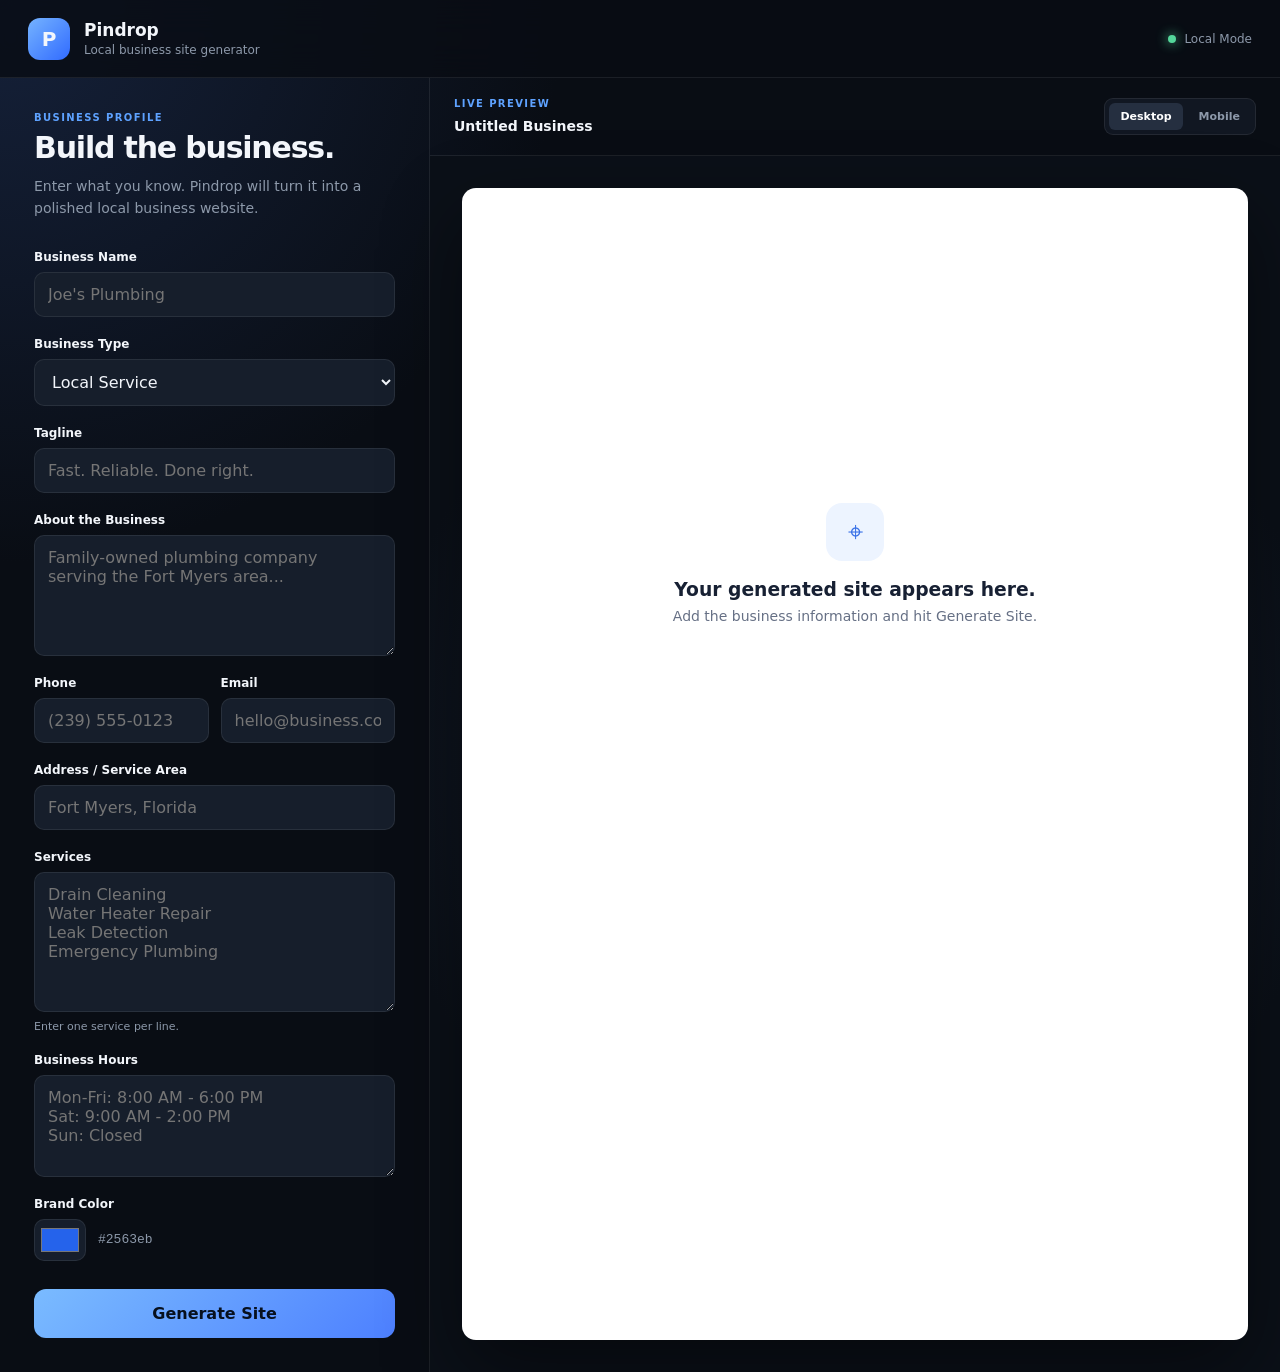
==== index.html @ 32b303ce "Initialize Pindrop local site generator" ====
<!DOCTYPE html>
<html lang="en">
<head>
  <meta charset="UTF-8">
  <meta name="viewport" content="width=device-width, initial-scale=1.0">
  <title>Pindrop — Local Site Generator</title>

  <link rel="stylesheet" href="css/styles.css">
</head>

<body>

  <header class="app-header">
    <div class="brand">
      <div class="brand-mark">P</div>

      <div>
        <h1>Pindrop</h1>
        <p>Local business site generator</p>
      </div>
    </div>

    <div class="status">
      <span class="status-dot"></span>
      Local Mode
    </div>
  </header>


  <main class="app-shell">

    <!-- BUILDER -->
    <section class="builder-panel">

      <div class="panel-heading">
        <p class="eyebrow">Business Profile</p>
        <h2>Build the business.</h2>
        <p>
          Enter what you know. Pindrop will turn it into a polished
          local business website.
        </p>
      </div>


      <form id="business-form">

        <div class="field">
          <label for="business-name">Business Name</label>
          <input
            id="business-name"
            type="text"
            placeholder="Joe's Plumbing"
          >
        </div>


        <div class="field">
          <label for="business-type">Business Type</label>

          <select id="business-type">
            <option value="Local Service">Local Service</option>
            <option value="Contractor">Contractor</option>
            <option value="Landscaping">Landscaping</option>
            <option value="Cleaning Service">Cleaning Service</option>
            <option value="Automotive">Automotive</option>
            <option value="Professional Service">Professional Service</option>
          </select>
        </div>


        <div class="field">
          <label for="tagline">Tagline</label>
          <input
            id="tagline"
            type="text"
            placeholder="Fast. Reliable. Done right."
          >
        </div>


        <div class="field">
          <label for="description">About the Business</label>

          <textarea
            id="description"
            rows="5"
            placeholder="Family-owned plumbing company serving the Fort Myers area..."
          ></textarea>
        </div>


        <div class="field-row">

          <div class="field">
            <label for="phone">Phone</label>
            <input
              id="phone"
              type="tel"
              placeholder="(239) 555-0123"
            >
          </div>

          <div class="field">
            <label for="email">Email</label>
            <input
              id="email"
              type="email"
              placeholder="hello@business.com"
            >
          </div>

        </div>


        <div class="field">
          <label for="address">Address / Service Area</label>

          <input
            id="address"
            type="text"
            placeholder="Fort Myers, Florida"
          >
        </div>


        <div class="field">
          <label for="services">Services</label>

          <textarea
            id="services"
            rows="6"
            placeholder="Drain Cleaning&#10;Water Heater Repair&#10;Leak Detection&#10;Emergency Plumbing"
          ></textarea>

          <span class="field-hint">
            Enter one service per line.
          </span>
        </div>


        <div class="field">
          <label for="hours">Business Hours</label>

          <textarea
            id="hours"
            rows="4"
            placeholder="Mon-Fri: 8:00 AM - 6:00 PM&#10;Sat: 9:00 AM - 2:00 PM&#10;Sun: Closed"
          ></textarea>
        </div>


        <div class="field">
          <label for="brand-color">Brand Color</label>

          <div class="color-field">
            <input
              id="brand-color"
              type="color"
              value="#2563eb"
            >

            <span id="color-value">#2563eb</span>
          </div>
        </div>


        <button
          class="generate-button"
          type="submit"
        >
          Generate Site
        </button>

      </form>

    </section>



    <!-- PREVIEW -->
    <section class="preview-panel">

      <div class="preview-toolbar">

        <div>
          <p class="eyebrow">Live Preview</p>
          <strong id="preview-title">Untitled Business</strong>
        </div>

        <div class="preview-actions">

          <button
            class="toolbar-button active"
            data-preview="desktop"
            type="button"
          >
            Desktop
          </button>

          <button
            class="toolbar-button"
            data-preview="mobile"
            type="button"
          >
            Mobile
          </button>

        </div>

      </div>


      <div class="preview-stage">

        <div
          id="site-preview"
          class="site-preview"
        >

          <div class="empty-state">

            <div class="empty-icon">⌖</div>

            <h3>Your generated site appears here.</h3>

            <p>
              Add the business information and hit Generate Site.
            </p>

          </div>

        </div>

      </div>

    </section>

  </main>


  <script src="js/app.js"></script>

</body>
</html>
---- css/styles.css ----
:root {
  --bg: #090d14;
  --panel: #111722;
  --panel-light: #161e2b;
  --border: rgba(255,255,255,.08);
  --text: #f3f6fb;
  --muted: #8d99aa;
  --accent: #5ea2ff;
  --success: #54d69a;
}

* {
  box-sizing: border-box;
}

html {
  color-scheme: dark;
}

body {
  margin: 0;
  font-family:
    Inter,
    ui-sans-serif,
    system-ui,
    -apple-system,
    BlinkMacSystemFont,
    "Segoe UI",
    sans-serif;

  background:
    radial-gradient(circle at top left, #15213a 0, transparent 30%),
    var(--bg);

  color: var(--text);
}


button,
input,
textarea,
select {
  font: inherit;
}


.app-header {
  min-height: 78px;

  display: flex;
  align-items: center;
  justify-content: space-between;

  padding: 0 28px;

  border-bottom: 1px solid var(--border);

  background: rgba(9,13,20,.82);
  backdrop-filter: blur(18px);

  position: sticky;
  top: 0;
  z-index: 10;
}


.brand {
  display: flex;
  align-items: center;
  gap: 14px;
}


.brand-mark {
  width: 42px;
  height: 42px;

  display: grid;
  place-items: center;

  border-radius: 12px;

  background: linear-gradient(
    135deg,
    #75b3ff,
    #316bff
  );

  font-weight: 900;
  font-size: 20px;
}


.brand h1 {
  font-size: 17px;
  margin: 0;
}


.brand p {
  color: var(--muted);
  margin: 3px 0 0;
  font-size: 12px;
}


.status {
  font-size: 12px;
  color: var(--muted);

  display: flex;
  align-items: center;
  gap: 8px;
}


.status-dot {
  width: 8px;
  height: 8px;
  border-radius: 50%;
  background: var(--success);
  box-shadow: 0 0 12px var(--success);
}


.app-shell {
  min-height: calc(100vh - 78px);

  display: grid;

  grid-template-columns:
    minmax(340px, 430px)
    minmax(0, 1fr);
}


.builder-panel {
  border-right: 1px solid var(--border);
  padding: 34px;

  overflow-y: auto;
}


.preview-panel {
  display: flex;
  flex-direction: column;
  min-width: 0;
}


.panel-heading {
  margin-bottom: 30px;
}


.eyebrow {
  margin: 0 0 7px;

  text-transform: uppercase;
  letter-spacing: .14em;

  color: var(--accent);

  font-size: 10px;
  font-weight: 800;
}


.panel-heading h2 {
  font-size: 30px;
  letter-spacing: -.04em;
  margin: 0 0 10px;
}


.panel-heading > p:last-child {
  color: var(--muted);
  line-height: 1.6;
  margin: 0;
  font-size: 14px;
}


.field {
  display: flex;
  flex-direction: column;
  gap: 8px;

  margin-bottom: 20px;
}


.field-row {
  display: grid;
  grid-template-columns: 1fr 1fr;
  gap: 12px;
}


label {
  font-size: 12px;
  font-weight: 700;
}


input,
textarea,
select {
  width: 100%;

  color: var(--text);
  background: var(--panel-light);

  border: 1px solid var(--border);
  border-radius: 10px;

  padding: 12px 13px;

  outline: none;

  transition:
    border .2s ease,
    box-shadow .2s ease;
}


input:focus,
textarea:focus,
select:focus {
  border-color: rgba(94,162,255,.65);

  box-shadow:
    0 0 0 3px rgba(94,162,255,.08);
}


textarea {
  resize: vertical;
}


.field-hint {
  font-size: 11px;
  color: var(--muted);
}


.color-field {
  display: flex;
  align-items: center;
  gap: 12px;
}


input[type="color"] {
  width: 52px;
  height: 42px;

  padding: 4px;

  cursor: pointer;
}


#color-value {
  font-family: monospace;
  color: var(--muted);
}


.generate-button {
  width: 100%;
  border: 0;

  margin-top: 8px;

  padding: 15px;

  border-radius: 12px;

  color: #07101e;
  background: linear-gradient(
    135deg,
    #7abbff,
    #4d80ff
  );

  font-weight: 900;

  cursor: pointer;

  transition:
    transform .15s ease,
    box-shadow .15s ease;
}


.generate-button:hover {
  transform: translateY(-1px);

  box-shadow:
    0 12px 30px rgba(58,112,255,.25);
}


.preview-toolbar {
  min-height: 78px;

  display: flex;
  align-items: center;
  justify-content: space-between;

  padding: 0 24px;

  border-bottom: 1px solid var(--border);
}


.preview-toolbar strong {
  font-size: 14px;
}


.preview-actions {
  display: flex;
  gap: 5px;

  padding: 4px;

  border: 1px solid var(--border);
  border-radius: 9px;

  background: var(--panel);
}


.toolbar-button {
  background: transparent;
  border: 0;

  color: var(--muted);

  padding: 7px 11px;

  border-radius: 6px;

  cursor: pointer;

  font-size: 11px;
  font-weight: 700;
}


.toolbar-button.active {
  color: white;
  background: #252f40;
}


.preview-stage {
  flex: 1;

  display: flex;
  justify-content: center;

  padding: 32px;

  background:
    radial-gradient(circle at center, #182336 0, #0b1018 65%);
}


.site-preview {
  width: 100%;
  max-width: 1250px;

  min-height: 750px;

  background: white;

  color: #111;

  border-radius: 14px;

  overflow: hidden;

  box-shadow:
    0 30px 80px rgba(0,0,0,.45);

  transition:
    width .25s ease,
    max-width .25s ease;
}


.site-preview.mobile {
  width: 390px;
  max-width: 390px;
}


.empty-state {
  min-height: 750px;

  display: flex;
  flex-direction: column;

  align-items: center;
  justify-content: center;

  text-align: center;

  padding: 40px;

  color: #667085;
}


.empty-icon {
  width: 58px;
  height: 58px;

  display: grid;
  place-items: center;

  border-radius: 16px;

  margin-bottom: 18px;

  background: #edf4ff;

  color: #3971e7;

  font-size: 27px;
}


.empty-state h3 {
  color: #172033;
  margin: 0 0 8px;
}


.empty-state p {
  margin: 0;
  font-size: 14px;
}


@media (max-width: 950px) {

  .app-shell {
    grid-template-columns: 1fr;
  }


  .builder-panel {
    border-right: 0;
    border-bottom: 1px solid var(--border);
  }


  .preview-stage {
    padding: 18px;
  }

}


@media (max-width: 560px) {

  .app-header {
    padding: 0 18px;
  }


  .status {
    display: none;
  }


  .builder-panel {
    padding: 25px 20px;
  }


  .field-row {
    grid-template-columns: 1fr;
  }


  .preview-toolbar {
    padding: 15px 18px;
  }

}
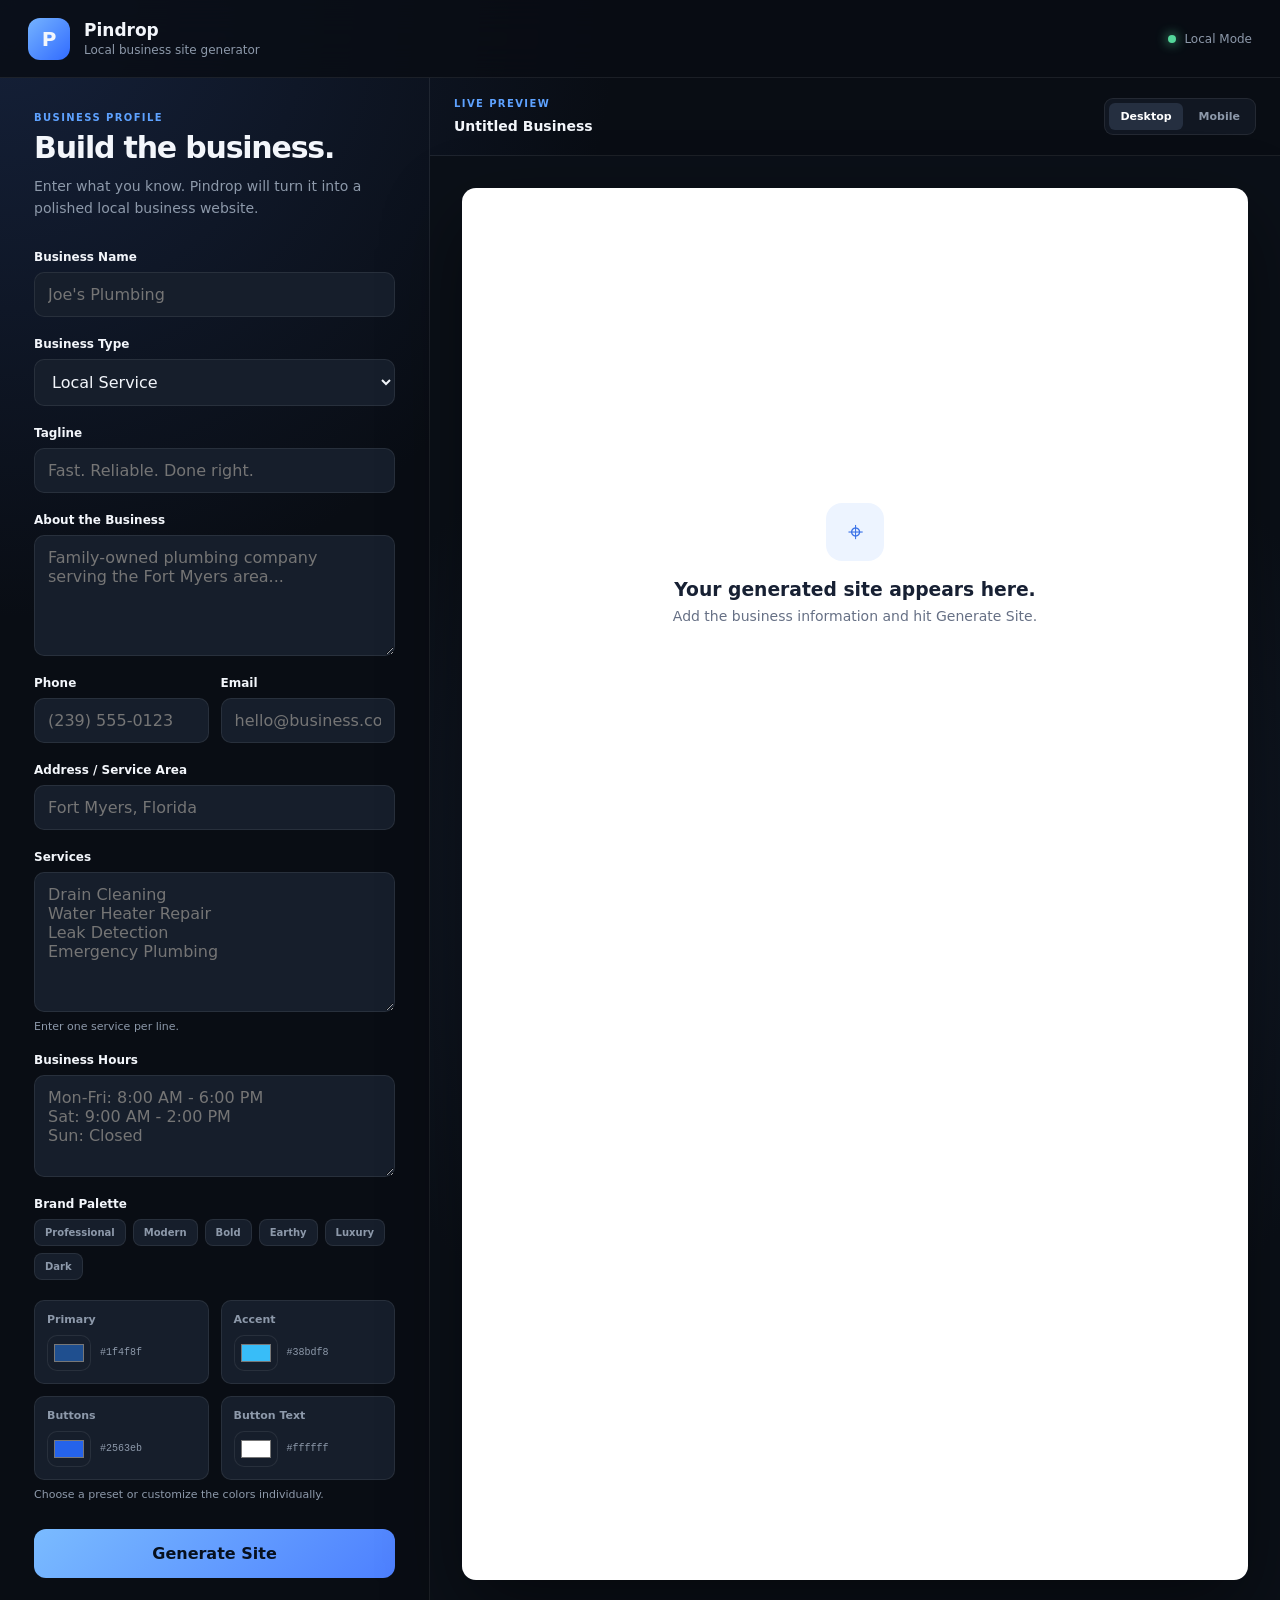
==== commit b9fd7aa5: "Add customizable brand palettes" ====
--- a/index.html
+++ b/index.html
@@ -150,17 +150,105 @@
 
 
         <div class="field">
-          <label for="brand-color">Brand Color</label>
-
-          <div class="color-field">
-            <input
-              id="brand-color"
-              type="color"
-              value="#2563eb"
-            >
-
-            <span id="color-value">#2563eb</span>
-          </div>
+          <label>Brand Palette</label>
+
+          <div class="palette-presets">
+            <button type="button" class="palette-preset" data-palette="professional">
+              Professional
+            </button>
+
+            <button type="button" class="palette-preset" data-palette="modern">
+              Modern
+            </button>
+
+            <button type="button" class="palette-preset" data-palette="bold">
+              Bold
+            </button>
+
+            <button type="button" class="palette-preset" data-palette="earthy">
+              Earthy
+            </button>
+
+            <button type="button" class="palette-preset" data-palette="luxury">
+              Luxury
+            </button>
+
+            <button type="button" class="palette-preset" data-palette="dark">
+              Dark
+            </button>
+          </div>
+
+          <div class="color-grid">
+
+            <div class="color-option">
+              <span>Primary</span>
+
+              <div class="color-field">
+                <input
+                  id="primary-color"
+                  type="color"
+                  value="#1f4f8f"
+                >
+
+                <span data-color-value="primary-color">
+                  #1f4f8f
+                </span>
+              </div>
+            </div>
+
+            <div class="color-option">
+              <span>Accent</span>
+
+              <div class="color-field">
+                <input
+                  id="accent-color"
+                  type="color"
+                  value="#38bdf8"
+                >
+
+                <span data-color-value="accent-color">
+                  #38bdf8
+                </span>
+              </div>
+            </div>
+
+            <div class="color-option">
+              <span>Buttons</span>
+
+              <div class="color-field">
+                <input
+                  id="button-color"
+                  type="color"
+                  value="#2563eb"
+                >
+
+                <span data-color-value="button-color">
+                  #2563eb
+                </span>
+              </div>
+            </div>
+
+            <div class="color-option">
+              <span>Button Text</span>
+
+              <div class="color-field">
+                <input
+                  id="button-text-color"
+                  type="color"
+                  value="#ffffff"
+                >
+
+                <span data-color-value="button-text-color">
+                  #ffffff
+                </span>
+              </div>
+            </div>
+
+          </div>
+
+          <span class="field-hint">
+            Choose a preset or customize the colors individually.
+          </span>
         </div>
 
 
--- a/css/styles.css
+++ b/css/styles.css
@@ -495,3 +495,103 @@
   }
 
 }
+
+
+/* BRAND PALETTE */
+
+.palette-presets {
+  display: flex;
+  flex-wrap: wrap;
+  gap: 7px;
+  margin-bottom: 12px;
+}
+
+
+.palette-preset {
+  padding: 7px 10px;
+
+  border: 1px solid var(--border);
+  border-radius: 8px;
+
+  background: var(--panel-light);
+  color: var(--muted);
+
+  font-size: 10px;
+  font-weight: 700;
+
+  cursor: pointer;
+
+  transition:
+    border-color .15s ease,
+    color .15s ease,
+    background .15s ease;
+}
+
+
+.palette-preset:hover {
+  color: white;
+  border-color: rgba(94,162,255,.45);
+}
+
+
+.palette-preset.active {
+  color: white;
+  background: rgba(94,162,255,.14);
+  border-color: rgba(94,162,255,.55);
+}
+
+
+.color-grid {
+  display: grid;
+  grid-template-columns: 1fr 1fr;
+  gap: 12px;
+}
+
+
+.color-option {
+  padding: 12px;
+
+  border: 1px solid var(--border);
+  border-radius: 10px;
+
+  background: var(--panel-light);
+}
+
+
+.color-option > span {
+  display: block;
+
+  margin-bottom: 9px;
+
+  color: var(--muted);
+
+  font-size: 11px;
+  font-weight: 700;
+}
+
+
+.color-option .color-field {
+  gap: 9px;
+}
+
+
+.color-option input[type="color"] {
+  width: 44px;
+  height: 36px;
+}
+
+
+.color-option [data-color-value] {
+  font-family: monospace;
+  font-size: 10px;
+  color: var(--muted);
+}
+
+
+@media (max-width: 480px) {
+
+  .color-grid {
+    grid-template-columns: 1fr;
+  }
+
+}
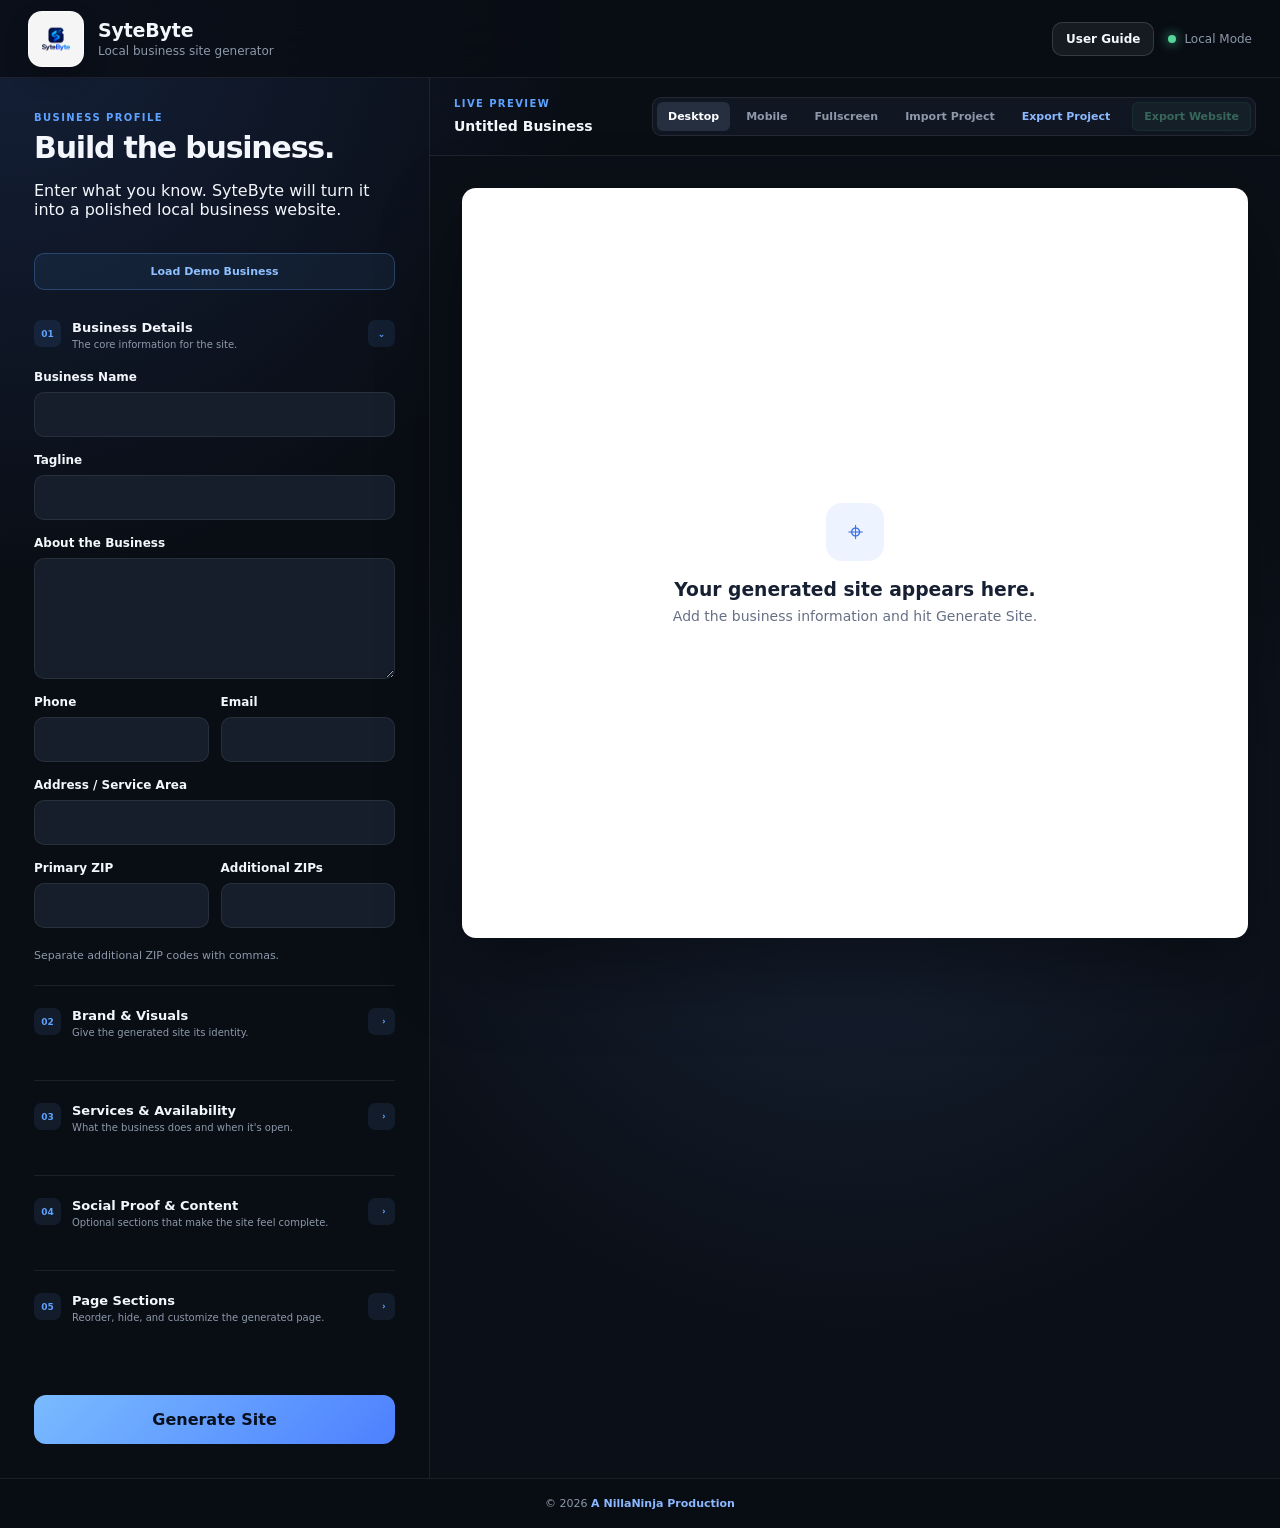
==== commit 2190af56: "Build SyteByte local-first website builder" ====
--- a/index.html
+++ b/index.html
@@ -3,7 +3,10 @@
 <head>
   <meta charset="UTF-8">
   <meta name="viewport" content="width=device-width, initial-scale=1.0">
-  <title>Pindrop — Local Site Generator</title>
+  <title>SyteByte — Websyte App</title>
+
+  <link rel="icon" type="image/png" href="assets/sytebyte-logo.png">
+  <link rel="apple-touch-icon" href="assets/sytebyte-logo.png">
 
   <link rel="stylesheet" href="css/styles.css">
 </head>
@@ -12,17 +15,32 @@
 
   <header class="app-header">
     <div class="brand">
-      <div class="brand-mark">P</div>
+      <div class="brand-mark">
+        <img
+          src="assets/sytebyte-logo.png"
+          alt="SyteByte"
+        >
+      </div>
 
       <div>
-        <h1>Pindrop</h1>
+        <h1>SyteByte</h1>
         <p>Local business site generator</p>
       </div>
     </div>
 
-    <div class="status">
-      <span class="status-dot"></span>
-      Local Mode
+    <div class="app-header-actions">
+      <button
+        id="open-user-guide"
+        class="user-guide-button"
+        type="button"
+      >
+        User Guide
+      </button>
+
+      <div class="status">
+        <span class="status-dot"></span>
+        Local Mode
+      </div>
     </div>
   </header>
 
@@ -36,219 +54,1086 @@
         <p class="eyebrow">Business Profile</p>
         <h2>Build the business.</h2>
         <p>
-          Enter what you know. Pindrop will turn it into a polished
+          Enter what you know. SyteByte will turn it into a polished
           local business website.
         </p>
+
+        <button
+          id="load-demo"
+          class="demo-button"
+          type="button"
+        >
+          Load Demo Business
+        </button>
       </div>
 
 
-      <form id="business-form">
-
-        <div class="field">
-          <label for="business-name">Business Name</label>
-          <input
-            id="business-name"
-            type="text"
-            placeholder="Joe's Plumbing"
+            <form id="business-form">
+
+        <!-- BUSINESS DETAILS -->
+
+        <div class="form-section">
+          <button
+            class="form-section-heading"
+            type="button"
+            data-section-toggle
           >
+            <span>01</span>
+
+            <div>
+              <strong>Business Details</strong>
+              <small>The core information for the site.</small>
+            </div>
+
+            <span class="section-chevron">⌄</span>
+          </button>
+
+          <div class="form-section-body">
+<div class="field">
+            <label for="business-name">Business Name</label>
+            <input
+              id="business-name"
+              type="text"
+            >
+          </div>
+
+          <div class="field">
+            <label for="tagline">Tagline</label>
+            <input
+              id="tagline"
+              type="text"
+            >
+          </div>
+
+          <div class="field">
+            <label for="description">About the Business</label>
+
+            <textarea
+              id="description"
+              rows="5"
+            ></textarea>
+          </div>
+
+          <div class="field-row">
+            <div class="field">
+              <label for="phone">Phone</label>
+              <input
+                id="phone"
+                type="tel"
+              >
+            </div>
+
+            <div class="field">
+              <label for="email">Email</label>
+              <input
+                id="email"
+                type="email"
+              >
+            </div>
+          </div>
+
+          <div class="field">
+            <label for="address">Address / Service Area</label>
+            <input
+              id="address"
+              type="text"
+            >
+          </div>
+
+          <div class="field-row">
+
+            <div class="field">
+              <label for="primary-zip">Primary ZIP</label>
+              <input
+                id="primary-zip"
+                type="text"
+                inputmode="numeric"
+                maxlength="10"
+              >
+            </div>
+
+            <div class="field">
+              <label for="service-zips">Additional ZIPs</label>
+              <input
+                id="service-zips"
+                type="text"
+              >
+            </div>
+
+          </div>
+
+          <span class="field-hint">
+            Separate additional ZIP codes with commas.
+          </span>
+          </div>
+
         </div>
 
 
-        <div class="field">
-          <label for="business-type">Business Type</label>
-
-          <select id="business-type">
-            <option value="Local Service">Local Service</option>
-            <option value="Contractor">Contractor</option>
-            <option value="Landscaping">Landscaping</option>
-            <option value="Cleaning Service">Cleaning Service</option>
-            <option value="Automotive">Automotive</option>
-            <option value="Professional Service">Professional Service</option>
-          </select>
+        <!-- BRAND & VISUALS -->
+
+        <div class="form-section">
+          <button
+            class="form-section-heading"
+            type="button"
+            data-section-toggle
+          >
+            <span>02</span>
+
+            <div>
+              <strong>Brand & Visuals</strong>
+              <small>Give the generated site its identity.</small>
+            </div>
+
+            <span class="section-chevron">⌄</span>
+          </button>
+
+          <div class="form-section-body">
+
+          <div class="field">
+
+            <label>Site Template</label>
+
+            <div class="template-grid">
+
+              <button
+                type="button"
+                class="template-choice active"
+                data-site-template="local-service"
+              >
+                <strong>Local Service</strong>
+                <span>Home & field services</span>
+              </button>
+
+              <button
+                type="button"
+                class="template-choice"
+                data-site-template="restaurant"
+              >
+                <strong>Restaurant</strong>
+                <span>Food, reviews & reservations</span>
+              </button>
+
+              <button
+                type="button"
+                class="template-choice"
+                data-site-template="professional"
+              >
+                <strong>Professional</strong>
+                <span>Consultants & offices</span>
+              </button>
+
+              <button
+                type="button"
+                class="template-choice"
+                data-site-template="retail"
+              >
+                <strong>Retail</strong>
+                <span>Products & storefronts</span>
+              </button>
+
+              <button
+                type="button"
+                class="template-choice"
+                data-site-template="automotive"
+              >
+                <strong>Automotive</strong>
+                <span>Repair, detail & service</span>
+              </button>
+
+              <button
+                type="button"
+                class="template-choice"
+                data-site-template="blank"
+              >
+                <strong>Blank</strong>
+                <span>Start simple</span>
+              </button>
+
+            </div>
+
+            <span class="field-hint">
+              Templates set the starting structure. You can still reorder,
+              hide, add, and customize sections afterward.
+            </span>
+
+          </div>
+
+
+<div class="field">
+            <label>Business Logo</label>
+
+            <label class="upload-box" for="business-logo">
+              <span class="upload-icon">+</span>
+
+              <span>
+                <strong>Upload logo</strong>
+                <small>PNG, JPG or WebP</small>
+              </span>
+            </label>
+
+            <input
+              id="business-logo"
+              class="file-input"
+              type="file"
+              accept="image/png,image/jpeg,image/webp"
+            >
+
+            <div
+              id="logo-preview"
+              class="asset-preview"
+              hidden
+            ></div>
+
+              <span class="regenerate-note">
+                Image changes require Generate Site to refresh the preview.
+              </span>
+
+          </div>
+
+
+          <div class="field">
+            <label>Hero Image</label>
+
+            <label class="upload-box" for="hero-image">
+              <span class="upload-icon">+</span>
+
+              <span>
+                <strong>Upload business photo</strong>
+                <small>Used as the main website image</small>
+              </span>
+            </label>
+
+            <input
+              id="hero-image"
+              class="file-input"
+              type="file"
+              accept="image/png,image/jpeg,image/webp"
+            >
+
+            <div
+              id="hero-image-preview"
+              class="asset-preview asset-preview-wide"
+              hidden
+            ></div>
+
+              <span class="regenerate-note">
+                Image changes require Generate Site to refresh the preview.
+              </span>
+
+          </div>
+
+
+          <div class="field">
+            <label>Hero Style</label>
+
+            <div class="hero-style-grid">
+
+              <button
+                class="hero-style active"
+                type="button"
+                data-hero-style="split"
+              >
+                <strong>Split</strong>
+                <span>Copy + image</span>
+              </button>
+
+              <button
+                class="hero-style"
+                type="button"
+                data-hero-style="background"
+              >
+                <strong>Cover</strong>
+                <span>Glass + image</span>
+              </button>
+
+              <button
+                class="hero-style"
+                type="button"
+                data-hero-style="minimal"
+              >
+                <strong>Minimal</strong>
+                <span>Clean typography</span>
+              </button>
+
+            </div>
+          </div>
+
+
+          <div class="field">
+            <label>Motion</label>
+
+            <div class="motion-stack">
+
+              <label class="motion-toggle">
+                <input
+                  id="enable-parallax"
+                  type="checkbox"
+                  checked
+                >
+
+                <span>
+                  <strong>Parallax backgrounds</strong>
+                  <small>
+                    Adds subtle depth to hero and image-backed sections.
+                  </small>
+                </span>
+              </label>
+
+
+              <label class="motion-toggle">
+                <input
+                  id="enable-reveal"
+                  type="checkbox"
+                  checked
+                >
+
+                <span>
+                  <strong>Reveal sections on scroll</strong>
+                  <small>
+                    Smoothly introduces content as it enters view.
+                  </small>
+                </span>
+              </label>
+
+            </div>
+
+
+            <div class="motion-options">
+
+              <div>
+                <span class="motion-option-label">
+                  Reveal Style
+                </span>
+
+                <div class="motion-choice-group" data-reveal-style>
+
+                  <button
+                    type="button"
+                    class="motion-choice active"
+                    data-reveal-value="fade-up"
+                  >
+                    Fade Up
+                  </button>
+
+                  <button
+                    type="button"
+                    class="motion-choice"
+                    data-reveal-value="fade"
+                  >
+                    Fade
+                  </button>
+
+                  <button
+                    type="button"
+                    class="motion-choice"
+                    data-reveal-value="slide"
+                  >
+                    Slide
+                  </button>
+
+                  <button
+                    type="button"
+                    class="motion-choice"
+                    data-reveal-value="scale"
+                  >
+                    Scale
+                  </button>
+
+                </div>
+              </div>
+
+
+              <div>
+                <span class="motion-option-label">
+                  Speed
+                </span>
+
+                <div class="motion-choice-group" data-reveal-speed>
+
+                  <button
+                    type="button"
+                    class="motion-choice"
+                    data-speed-value="gentle"
+                  >
+                    Gentle
+                  </button>
+
+                  <button
+                    type="button"
+                    class="motion-choice active"
+                    data-speed-value="normal"
+                  >
+                    Normal
+                  </button>
+
+                  <button
+                    type="button"
+                    class="motion-choice"
+                    data-speed-value="quick"
+                  >
+                    Quick
+                  </button>
+
+                </div>
+              </div>
+
+            </div>
+
+          </div>
+
+
+          <div class="field">
+            <label>Texture & Surface</label>
+
+            <span class="field-hint texture-intro">
+              Add subtle texture to different parts of the generated site.
+            </span>
+
+            <div class="texture-control">
+
+              <span class="texture-label">
+                Page
+              </span>
+
+              <div
+                class="texture-options"
+                data-texture-group="page"
+              >
+
+                <button
+                  type="button"
+                  class="texture-option active"
+                  data-texture="none"
+                >
+                  None
+                </button>
+
+                <button
+                  type="button"
+                  class="texture-option"
+                  data-texture="grain"
+                >
+                  Grain
+                </button>
+
+                <button
+                  type="button"
+                  class="texture-option"
+                  data-texture="grid"
+                >
+                  Grid
+                </button>
+
+                <button
+                  type="button"
+                  class="texture-option"
+                  data-texture="dots"
+                >
+                  Dots
+                </button>
+
+                <button
+                  type="button"
+                  class="texture-option"
+                  data-texture="paper"
+                >
+                  Paper
+                </button>
+
+                <button
+                  type="button"
+                  class="texture-option"
+                  data-texture="diagonal"
+                >
+                  Lines
+                </button>
+
+              </div>
+
+            </div>
+
+
+            <div class="texture-control">
+
+              <span class="texture-label">
+                Hero
+              </span>
+
+              <div
+                class="texture-options"
+                data-texture-group="hero"
+              >
+
+                <button
+                  type="button"
+                  class="texture-option active"
+                  data-texture="none"
+                >
+                  None
+                </button>
+
+                <button
+                  type="button"
+                  class="texture-option"
+                  data-texture="grain"
+                >
+                  Grain
+                </button>
+
+                <button
+                  type="button"
+                  class="texture-option"
+                  data-texture="grid"
+                >
+                  Grid
+                </button>
+
+                <button
+                  type="button"
+                  class="texture-option"
+                  data-texture="dots"
+                >
+                  Dots
+                </button>
+
+                <button
+                  type="button"
+                  class="texture-option"
+                  data-texture="paper"
+                >
+                  Paper
+                </button>
+
+                <button
+                  type="button"
+                  class="texture-option"
+                  data-texture="diagonal"
+                >
+                  Lines
+                </button>
+
+              </div>
+
+            </div>
+
+
+            <div class="texture-control">
+
+              <span class="texture-label">
+                Cards
+              </span>
+
+              <div
+                class="texture-options"
+                data-texture-group="cards"
+              >
+
+                <button
+                  type="button"
+                  class="texture-option active"
+                  data-texture="none"
+                >
+                  None
+                </button>
+
+                <button
+                  type="button"
+                  class="texture-option"
+                  data-texture="grain"
+                >
+                  Grain
+                </button>
+
+                <button
+                  type="button"
+                  class="texture-option"
+                  data-texture="grid"
+                >
+                  Grid
+                </button>
+
+                <button
+                  type="button"
+                  class="texture-option"
+                  data-texture="dots"
+                >
+                  Dots
+                </button>
+
+                <button
+                  type="button"
+                  class="texture-option"
+                  data-texture="paper"
+                >
+                  Paper
+                </button>
+
+                <button
+                  type="button"
+                  class="texture-option"
+                  data-texture="diagonal"
+                >
+                  Lines
+                </button>
+
+              </div>
+
+            </div>
+
+          </div>
+
+
+          <div class="field">
+            <label>Brand Palette</label>
+
+            <div class="palette-presets">
+
+              <button type="button" class="palette-preset" data-palette="professional">
+                Professional
+              </button>
+
+              <button type="button" class="palette-preset" data-palette="modern">
+                Modern
+              </button>
+
+              <button type="button" class="palette-preset" data-palette="bold">
+                Bold
+              </button>
+
+              <button type="button" class="palette-preset" data-palette="earthy">
+                Earthy
+              </button>
+
+              <button type="button" class="palette-preset" data-palette="luxury">
+                Luxury
+              </button>
+
+              <button type="button" class="palette-preset" data-palette="dark">
+                Dark
+              </button>
+
+            </div>
+
+            <div class="color-grid">
+
+              <div class="color-option">
+                <span>Primary</span>
+
+                <div class="color-field">
+                  <input id="primary-color" type="color" value="#1f4f8f">
+                  <span data-color-value="primary-color">#1f4f8f</span>
+                </div>
+              </div>
+
+              <div class="color-option">
+                <span>Accent</span>
+
+                <div class="color-field">
+                  <input id="accent-color" type="color" value="#38bdf8">
+                  <span data-color-value="accent-color">#38bdf8</span>
+                </div>
+              </div>
+
+              <div class="color-option">
+                <span>Buttons</span>
+
+                <div class="color-field">
+                  <input id="button-color" type="color" value="#2563eb">
+                  <span data-color-value="button-color">#2563eb</span>
+                </div>
+              </div>
+
+              <div class="color-option">
+                <span>Button Text</span>
+
+                <div class="color-field">
+                  <input id="button-text-color" type="color" value="#ffffff">
+                  <span data-color-value="button-text-color">#ffffff</span>
+                </div>
+              </div>
+
+            </div>
+
+            <span class="field-hint">
+              Choose a preset or customize the colors individually.
+            </span>
+          </div>
+          </div>
+
         </div>
 
 
-        <div class="field">
-          <label for="tagline">Tagline</label>
-          <input
-            id="tagline"
-            type="text"
-            placeholder="Fast. Reliable. Done right."
+        <!-- SERVICES -->
+
+        <div class="form-section">
+          <button
+            class="form-section-heading"
+            type="button"
+            data-section-toggle
           >
+            <span>03</span>
+
+            <div>
+              <strong>Services & Availability</strong>
+              <small>What the business does and when it's open.</small>
+            </div>
+
+            <span class="section-chevron">⌄</span>
+          </button>
+
+          <div class="form-section-body">
+<div class="field">
+            <label for="services">Services</label>
+
+            <textarea
+              id="services"
+              rows="6"
+            ></textarea>
+
+            <span class="field-hint">
+              One service per line.
+            </span>
+          </div>
+
+          <div class="field">
+            <label for="hours">Business Hours</label>
+
+            <textarea
+              id="hours"
+              rows="4"
+            ></textarea>
+          </div>
+          </div>
+
         </div>
 
 
-        <div class="field">
-          <label for="description">About the Business</label>
-
-          <textarea
-            id="description"
-            rows="5"
-            placeholder="Family-owned plumbing company serving the Fort Myers area..."
-          ></textarea>
+        <!-- SOCIAL PROOF -->
+
+        <div class="form-section">
+          <button
+            class="form-section-heading"
+            type="button"
+            data-section-toggle
+          >
+            <span>04</span>
+
+            <div>
+              <strong>Social Proof & Content</strong>
+              <small>Optional sections that make the site feel complete.</small>
+            </div>
+
+            <span class="section-chevron">⌄</span>
+          </button>
+
+          <div class="form-section-body">
+<div class="field">
+            <label for="testimonials">Testimonials</label>
+
+            <textarea
+              id="testimonials"
+              rows="6"
+            ></textarea>
+
+            <span class="field-hint">
+              Optional. One review per line: Name | Review
+            </span>
+          </div>
+
+
+          <div class="field">
+            <label>Photo Gallery</label>
+
+            <label class="upload-box" for="gallery-images">
+              <span class="upload-icon">+</span>
+
+              <span>
+                <strong>Add gallery photos</strong>
+                <small>Select up to 9 images</small>
+              </span>
+            </label>
+
+            <input
+              id="gallery-images"
+              class="file-input"
+              type="file"
+              accept="image/png,image/jpeg,image/webp"
+              multiple
+            >
+
+            <div
+              id="gallery-preview"
+              class="gallery-upload-preview"
+              hidden
+            ></div>
+
+            <span class="regenerate-note">
+              Image changes require Generate Site to refresh the preview.
+            </span>
+          </div>
+
+
+          <div class="field">
+            <label for="faqs">Frequently Asked Questions</label>
+
+            <textarea
+              id="faqs"
+              rows="7"
+            ></textarea>
+
+            <span class="field-hint">
+              Optional. One FAQ per line: Question | Answer
+            </span>
+          </div>
+          </div>
+
         </div>
 
 
-        <div class="field-row">
-
-          <div class="field">
-            <label for="phone">Phone</label>
-            <input
-              id="phone"
-              type="tel"
-              placeholder="(239) 555-0123"
-            >
-          </div>
-
-          <div class="field">
-            <label for="email">Email</label>
-            <input
-              id="email"
-              type="email"
-              placeholder="hello@business.com"
-            >
-          </div>
-
-        </div>
-
-
-        <div class="field">
-          <label for="address">Address / Service Area</label>
-
-          <input
-            id="address"
-            type="text"
-            placeholder="Fort Myers, Florida"
+        <div class="form-section">
+
+          <button
+            class="form-section-heading"
+            type="button"
+            data-section-toggle
           >
-        </div>
-
-
-        <div class="field">
-          <label for="services">Services</label>
-
-          <textarea
-            id="services"
-            rows="6"
-            placeholder="Drain Cleaning&#10;Water Heater Repair&#10;Leak Detection&#10;Emergency Plumbing"
-          ></textarea>
-
-          <span class="field-hint">
-            Enter one service per line.
-          </span>
-        </div>
-
-
-        <div class="field">
-          <label for="hours">Business Hours</label>
-
-          <textarea
-            id="hours"
-            rows="4"
-            placeholder="Mon-Fri: 8:00 AM - 6:00 PM&#10;Sat: 9:00 AM - 2:00 PM&#10;Sun: Closed"
-          ></textarea>
-        </div>
-
-
-        <div class="field">
-          <label>Brand Palette</label>
-
-          <div class="palette-presets">
-            <button type="button" class="palette-preset" data-palette="professional">
-              Professional
-            </button>
-
-            <button type="button" class="palette-preset" data-palette="modern">
-              Modern
-            </button>
-
-            <button type="button" class="palette-preset" data-palette="bold">
-              Bold
-            </button>
-
-            <button type="button" class="palette-preset" data-palette="earthy">
-              Earthy
-            </button>
-
-            <button type="button" class="palette-preset" data-palette="luxury">
-              Luxury
-            </button>
-
-            <button type="button" class="palette-preset" data-palette="dark">
-              Dark
-            </button>
-          </div>
-
-          <div class="color-grid">
-
-            <div class="color-option">
-              <span>Primary</span>
-
-              <div class="color-field">
-                <input
-                  id="primary-color"
-                  type="color"
-                  value="#1f4f8f"
-                >
-
-                <span data-color-value="primary-color">
-                  #1f4f8f
-                </span>
+            <span>05</span>
+
+            <div>
+              <strong>Page Sections</strong>
+              <small>Reorder, hide, and customize the generated page.</small>
+            </div>
+
+            <span class="section-chevron">⌄</span>
+          </button>
+
+          <div class="form-section-body">
+
+            <div class="page-manager-panel">
+
+              <div class="page-manager-header">
+
+                <div>
+                  <strong>Pages</strong>
+                  <small>Switch, add, and manage site pages.</small>
+                </div>
+
+                <button
+                  type="button"
+                  class="page-add-button"
+                  id="add-page"
+                >
+                  + Add Page
+                </button>
+
+
+                <div
+                  id="page-type-menu"
+                  class="page-type-menu"
+                  hidden
+                >
+
+                  <button type="button" data-page-type="blank">
+                    <strong>Blank</strong>
+                    <span>Start with a clean page</span>
+                  </button>
+
+                  <button type="button" data-page-type="about">
+                    <strong>About</strong>
+                    <span>Story, team & trust</span>
+                  </button>
+
+                  <button type="button" data-page-type="services">
+                    <strong>Services</strong>
+                    <span>Services, process & CTA</span>
+                  </button>
+
+                  <button type="button" data-page-type="collection">
+                    <strong>Collection</strong>
+                    <span>Collections & products</span>
+                  </button>
+
+                  <button type="button" data-page-type="gallery">
+                    <strong>Gallery</strong>
+                    <span>Images & social proof</span>
+                  </button>
+
+                  <button type="button" data-page-type="contact">
+                    <strong>Contact</strong>
+                    <span>Contact details & FAQ</span>
+                  </button>
+
+                </div>
+
               </div>
-            </div>
-
-            <div class="color-option">
-              <span>Accent</span>
-
-              <div class="color-field">
-                <input
-                  id="accent-color"
-                  type="color"
-                  value="#38bdf8"
-                >
-
-                <span data-color-value="accent-color">
-                  #38bdf8
-                </span>
+
+              <div
+                id="page-manager"
+                class="page-manager"
+              ></div>
+
+            </div>
+
+
+            <div
+              id="section-manager"
+              class="section-manager"
+            ></div>
+
+
+            <div class="add-section-panel">
+
+              <span class="add-section-label">
+                Add Section
+              </span>
+
+              <div class="add-section-grid">
+
+                <button
+                  type="button"
+                  class="add-section-button"
+                  data-add-section="text-image"
+                >
+                  <strong>Text + Image</strong>
+                  <span>Story, intro, or feature</span>
+                </button>
+
+                <button
+                  type="button"
+                  class="add-section-button"
+                  data-add-section="features"
+                >
+                  <strong>Feature Cards</strong>
+                  <span>Highlight benefits</span>
+                </button>
+
+                <button
+                  type="button"
+                  class="add-section-button"
+                  data-add-section="promo"
+                >
+                  <strong>Promo CTA</strong>
+                  <span>Offer or promotion</span>
+                </button>
+
+                <button
+                  type="button"
+                  class="add-section-button"
+                  data-add-section="trust"
+                >
+                  <strong>Trust Strip</strong>
+                  <span>Badges or credentials</span>
+                </button>
+
+                <button
+                  type="button"
+                  class="add-section-button"
+                  data-add-section="menu"
+                  data-template-only="restaurant"
+                  hidden
+                >
+                  <strong>Menu</strong>
+                  <span>Categories, dishes & prices</span>
+                </button>
+
+                <button
+                  type="button"
+                  class="add-section-button"
+                  data-add-section="featured-dish"
+                  data-template-only="restaurant"
+                  hidden
+                >
+                  <strong>Featured Dish</strong>
+                  <span>Spotlight a signature item</span>
+                </button>
+
+                <button
+                  type="button"
+                  class="add-section-button"
+                  data-add-section="reservation"
+                  data-template-only="restaurant"
+                  hidden
+                >
+                  <strong>Reservation CTA</strong>
+                  <span>Drive bookings or calls</span>
+                </button>
+
+                <button
+                  type="button"
+                  class="add-section-button"
+                  data-add-section="credentials"
+                  data-template-only="professional"
+                  hidden
+                >
+                  <strong>Credentials</strong>
+                  <span>Licenses, certifications & trust</span>
+                </button>
+
+                <button
+                  type="button"
+                  class="add-section-button"
+                  data-add-section="process"
+                  data-template-only="professional"
+                  hidden
+                >
+                  <strong>Process</strong>
+                  <span>Explain how you work</span>
+                </button>
+
+                <button
+                  type="button"
+                  class="add-section-button"
+                  data-add-section="team"
+                  data-template-only="professional"
+                  hidden
+                >
+                  <strong>Team</strong>
+                  <span>People, roles & expertise</span>
+                </button>
+
+                <button
+                  type="button"
+                  class="add-section-button"
+                  data-add-section="products"
+                  data-template-only="retail"
+                  hidden
+                >
+                  <strong>Featured Products</strong>
+                  <span>Products, prices & links</span>
+                </button>
+
+                <button
+                  type="button"
+                  class="add-section-button"
+                  data-add-section="collections"
+                  data-template-only="retail"
+                  hidden
+                >
+                  <strong>Collections</strong>
+                  <span>Organize product categories</span>
+                </button>
+
+                <button
+                  type="button"
+                  class="add-section-button"
+                  data-add-section="store-promo"
+                  data-template-only="retail"
+                  hidden
+                >
+                  <strong>Store Promo</strong>
+                  <span>Sales, launches & offers</span>
+                </button>
+
+
+
+
               </div>
-            </div>
-
-            <div class="color-option">
-              <span>Buttons</span>
-
-              <div class="color-field">
-                <input
-                  id="button-color"
-                  type="color"
-                  value="#2563eb"
-                >
-
-                <span data-color-value="button-color">
-                  #2563eb
-                </span>
-              </div>
-            </div>
-
-            <div class="color-option">
-              <span>Button Text</span>
-
-              <div class="color-field">
-                <input
-                  id="button-text-color"
-                  type="color"
-                  value="#ffffff"
-                >
-
-                <span data-color-value="button-text-color">
-                  #ffffff
-                </span>
-              </div>
-            </div>
-
-          </div>
-
-          <span class="field-hint">
-            Choose a preset or customize the colors individually.
-          </span>
+
+            </div>
+
+          </div>
+
         </div>
 
 
@@ -293,6 +1178,47 @@
             Mobile
           </button>
 
+          <button
+            class="toolbar-button"
+            id="fullscreen-site"
+            type="button"
+            disabled
+          >
+            Fullscreen
+          </button>
+
+          <button
+            class="toolbar-button"
+            id="import-project"
+            type="button"
+          >
+            Import Project
+          </button>
+
+          <button
+            class="toolbar-button"
+            id="export-project"
+            type="button"
+          >
+            Export Project
+          </button>
+
+          <input
+            id="import-project-file"
+            type="file"
+            accept=".json,.sytebyte.json,application/json"
+            hidden
+          >
+
+          <button
+            class="toolbar-button export-button"
+            id="export-site"
+            type="button"
+            disabled
+          >
+            Export Website
+          </button>
+
         </div>
 
       </div>
@@ -326,6 +1252,267 @@
   </main>
 
 
+  
+  <footer class="app-footer">
+    <p>
+      © 2026
+      <a
+        href="https://thenillaninja.github.io/mark-portfolio-v2/"
+        target="_blank"
+        rel="noopener"
+      >
+        A NillaNinja Production
+      </a>
+    </p>
+  </footer>
+
+  
+  <div
+    id="user-guide-modal"
+    class="user-guide-modal"
+    hidden
+  >
+    <div
+      class="user-guide-backdrop"
+      data-close-user-guide
+    ></div>
+
+    <section
+      class="user-guide-dialog"
+      role="dialog"
+      aria-modal="true"
+      aria-labelledby="user-guide-title"
+    >
+      <header class="user-guide-header">
+        <div>
+          <p class="eyebrow">SyteByte Help</p>
+          <h2 id="user-guide-title">User Guide</h2>
+          <p>
+            Build, customize, save, and publish a complete business website.
+          </p>
+        </div>
+
+        <button
+          class="user-guide-close"
+          type="button"
+          data-close-user-guide
+          aria-label="Close user guide"
+        >
+          ×
+        </button>
+      </header>
+
+      <div class="user-guide-content">
+
+        <nav class="user-guide-nav" aria-label="User guide sections">
+          <a href="#guide-start">Getting Started</a>
+          <a href="#guide-business">Business Details</a>
+          <a href="#guide-brand">Brand & Visuals</a>
+          <a href="#guide-services">Services</a>
+          <a href="#guide-content">Social Proof</a>
+          <a href="#guide-pages">Pages & Sections</a>
+          <a href="#guide-links">Links</a>
+          <a href="#guide-projects">Projects</a>
+          <a href="#guide-publish">Publishing</a>
+          <a href="#guide-workflow">Workflow</a>
+          <a href="#guide-troubleshooting">Troubleshooting</a>
+        </nav>
+
+        <div class="user-guide-body">
+
+          <section id="guide-start" class="guide-section">
+            <span class="guide-number">01</span>
+            <div>
+              <h3>Getting Started</h3>
+              <p>
+                SyteByte turns structured business information into a polished,
+                responsive website. Start with the business information, choose
+                the visual style, configure content and pages, then generate the
+                site.
+              </p>
+              <p>
+                Use <strong>Load Demo Business</strong> if you want to explore
+                SyteByte with sample content before starting a real project.
+              </p>
+            </div>
+          </section>
+
+          <section id="guide-business" class="guide-section">
+            <span class="guide-number">02</span>
+            <div>
+              <h3>Business Details</h3>
+              <p>
+                Enter the core information that identifies the business:
+                business name, tagline, description, phone number, email,
+                location, ZIP code, and service areas.
+              </p>
+              <p>
+                This information is reused throughout the generated website,
+                including the hero, contact areas, calls to action, and footer.
+              </p>
+            </div>
+          </section>
+
+          <section id="guide-brand" class="guide-section">
+            <span class="guide-number">03</span>
+            <div>
+              <h3>Brand & Visuals</h3>
+              <p>
+                Choose the site template, hero layout, colors, textures, motion,
+                and imagery. You can upload a business logo, hero image, and
+                gallery images.
+              </p>
+              <p>
+                Templates provide a starting structure. They do not prevent you
+                from changing, reordering, adding, or removing sections later.
+              </p>
+            </div>
+          </section>
+
+          <section id="guide-services" class="guide-section">
+            <span class="guide-number">04</span>
+            <div>
+              <h3>Services & Availability</h3>
+              <p>
+                Add the services the business provides and its operating hours.
+                Enter one service per line so SyteByte can turn them into
+                individual service items in the generated site.
+              </p>
+            </div>
+          </section>
+
+          <section id="guide-content" class="guide-section">
+            <span class="guide-number">05</span>
+            <div>
+              <h3>Social Proof & Content</h3>
+              <p>
+                Add optional testimonials, FAQs, gallery content, and other
+                supporting information. These sections help make a generated
+                site feel complete without requiring every field to be filled.
+              </p>
+            </div>
+          </section>
+
+          <section id="guide-pages" class="guide-section">
+            <span class="guide-number">06</span>
+            <div>
+              <h3>Pages & Sections</h3>
+              <p>
+                The Page Manager controls the pages in the website. Home is
+                always the main <strong>index.html</strong> page. Additional
+                pages can be created from starter templates such as About,
+                Services, Gallery, Collection, Contact, or Blank.
+              </p>
+              <p>
+                Inside each page, sections can be enabled, disabled, reordered,
+                renamed for navigation, and customized independently.
+              </p>
+            </div>
+          </section>
+
+          <section id="guide-links" class="guide-section">
+            <span class="guide-number">07</span>
+            <div>
+              <h3>Linking Buttons & Content</h3>
+              <p>
+                Structured links allow buttons, products, collections, and
+                promotional sections to link to another page, a section within
+                the website, or an external URL.
+              </p>
+              <p>
+                Use Page or Section links whenever possible so SyteByte can
+                automatically generate the correct destination in the published
+                website.
+              </p>
+            </div>
+          </section>
+
+          <section id="guide-projects" class="guide-section">
+            <span class="guide-number">08</span>
+            <div>
+              <h3>Saving & Importing Projects</h3>
+              <p>
+                <strong>Save Project</strong> stores the editable SyteByte
+                project as a <strong>.sytebyte.json</strong> file. This contains
+                the project structure, pages, content, design choices, and
+                supported uploaded imagery.
+              </p>
+              <p>
+                Use <strong>Import Project</strong> to reopen that file later
+                and continue editing where you left off.
+              </p>
+            </div>
+          </section>
+
+          <section id="guide-publish" class="guide-section">
+            <span class="guide-number">09</span>
+            <div>
+              <h3>Publishing the Website</h3>
+              <p>
+                Use <strong>Publish Files</strong> when the site is ready.
+                SyteByte creates a ZIP containing the generated website pages.
+              </p>
+              <p>
+                The Home page is exported as <strong>index.html</strong>.
+                Additional pages are exported using their page slugs. The files
+                can then be uploaded to a static web host or web server.
+              </p>
+            </div>
+          </section>
+
+          <section id="guide-workflow" class="guide-section">
+            <span class="guide-number">10</span>
+            <div>
+              <h3>Recommended Workflow</h3>
+              <ol>
+                <li>Enter Business Details.</li>
+                <li>Choose a template and visual style.</li>
+                <li>Add services, hours, and supporting content.</li>
+                <li>Generate the site.</li>
+                <li>Adjust pages and sections while watching the live preview.</li>
+                <li>Configure buttons and links.</li>
+                <li>Save the editable project.</li>
+                <li>Publish the final website files.</li>
+              </ol>
+            </div>
+          </section>
+
+          <section id="guide-troubleshooting" class="guide-section">
+            <span class="guide-number">11</span>
+            <div>
+              <h3>Quick Troubleshooting</h3>
+
+              <h4>My changes are not showing.</h4>
+              <p>
+                Generate the site once to activate the live preview. Most text
+                and settings will then update automatically as you edit.
+              </p>
+
+              <h4>I changed an uploaded image.</h4>
+              <p>
+                Image changes may require pressing <strong>Generate Site</strong>
+                again before they appear.
+              </p>
+
+              <h4>I want to continue editing later.</h4>
+              <p>
+                Save the project before closing SyteByte, then import the
+                resulting <strong>.sytebyte.json</strong> file next time.
+              </p>
+
+              <h4>I only want the finished website.</h4>
+              <p>
+                Use <strong>Publish Files</strong>. The published ZIP is separate
+                from the editable SyteByte project file.
+              </p>
+            </div>
+          </section>
+
+        </div>
+      </div>
+    </section>
+  </div>
+
   <script src="js/app.js"></script>
 
 </body>
--- a/css/styles.css
+++ b/css/styles.css
@@ -72,27 +72,39 @@
 
 
 .brand-mark {
-  width: 42px;
-  height: 42px;
+  width: 56px;
+  height: 56px;
 
   display: grid;
   place-items: center;
 
-  border-radius: 12px;
-
-  background: linear-gradient(
-    135deg,
-    #75b3ff,
-    #316bff
-  );
-
-  font-weight: 900;
-  font-size: 20px;
+  flex: 0 0 auto;
+
+  border-radius: 14px;
+  overflow: hidden;
+
+  padding: 6px;
+
+  background: rgba(255,255,255,.96);
+  border: 1px solid rgba(255,255,255,.75);
+
+  box-shadow: 0 10px 24px rgba(0,0,0,.18);
+}
+
+
+.brand-mark img {
+  width: 100%;
+  height: 100%;
+
+  display: block;
+  object-fit: contain;
 }
 
 
 .brand h1 {
-  font-size: 17px;
+  font-size: 19px;
+  font-weight: 800;
+  letter-spacing: -.01em;
   margin: 0;
 }
 
@@ -363,6 +375,7 @@
 
   display: flex;
   justify-content: center;
+  align-items: flex-start;
 
   padding: 32px;
 
@@ -375,15 +388,13 @@
   width: 100%;
   max-width: 1250px;
 
-  min-height: 750px;
-
   background: white;
 
   color: #111;
 
   border-radius: 14px;
 
-  overflow: hidden;
+  overflow: visible;
 
   box-shadow:
     0 30px 80px rgba(0,0,0,.45);
@@ -595,3 +606,1959 @@
   }
 
 }
+
+/* Keep generated preview CTA text from inheriting nav-link color */
+.site-preview .pg-nav-links .pg-nav-cta {
+  color: var(--button-text);
+}
+
+
+/* EXPORT */
+
+.export-button {
+  margin-left: 6px;
+
+  background: rgba(84,214,154,.12);
+  color: #78e7b5;
+
+  border: 1px solid rgba(84,214,154,.22);
+}
+
+
+.export-button:hover:not(:disabled) {
+  background: rgba(84,214,154,.2);
+  color: #a1f2cb;
+}
+
+
+.export-button:disabled {
+  opacity: .38;
+  cursor: not-allowed;
+}
+
+
+/* VISUAL IDENTITY */
+
+.file-input {
+  display: none;
+}
+
+
+.upload-box {
+  display: flex;
+  align-items: center;
+  gap: 12px;
+
+  min-height: 70px;
+
+  padding: 13px;
+
+  border: 1px dashed rgba(255,255,255,.15);
+  border-radius: 11px;
+
+  background: var(--panel-light);
+
+  cursor: pointer;
+
+  transition:
+    border-color .15s ease,
+    background .15s ease;
+}
+
+
+.upload-box:hover {
+  border-color: rgba(94,162,255,.55);
+  background: rgba(94,162,255,.06);
+}
+
+
+.upload-icon {
+  width: 40px;
+  height: 40px;
+
+  flex: 0 0 auto;
+
+  display: grid;
+  place-items: center;
+
+  border-radius: 9px;
+
+  background: rgba(94,162,255,.12);
+  color: var(--accent);
+
+  font-size: 22px;
+}
+
+
+.upload-box strong,
+.upload-box small {
+  display: block;
+}
+
+
+.upload-box strong {
+  color: var(--text);
+  font-size: 12px;
+}
+
+
+.upload-box small {
+  margin-top: 3px;
+
+  color: var(--muted);
+  font-size: 10px;
+}
+
+
+.asset-preview {
+  margin-top: 9px;
+
+  overflow: hidden;
+
+  border: 1px solid var(--border);
+  border-radius: 10px;
+
+  background: #080c12;
+}
+
+
+.asset-preview img {
+  display: block;
+
+  width: 100%;
+  height: 110px;
+
+  object-fit: contain;
+
+  padding: 10px;
+}
+
+
+.asset-preview-wide img {
+  height: 150px;
+  padding: 0;
+
+  object-fit: cover;
+}
+
+
+.hero-style-grid {
+  display: grid;
+  grid-template-columns: repeat(3, 1fr);
+  gap: 7px;
+}
+
+
+.hero-style {
+  min-height: 68px;
+
+  padding: 9px;
+
+  text-align: left;
+
+  border: 1px solid var(--border);
+  border-radius: 9px;
+
+  background: var(--panel-light);
+  color: var(--muted);
+
+  cursor: pointer;
+}
+
+
+.hero-style strong,
+.hero-style span {
+  display: block;
+}
+
+
+.hero-style strong {
+  margin-bottom: 4px;
+
+  color: var(--text);
+  font-size: 11px;
+}
+
+
+.hero-style span {
+  font-size: 9px;
+}
+
+
+.hero-style.active {
+  border-color: rgba(94,162,255,.55);
+
+  background:
+    rgba(94,162,255,.1);
+}
+
+
+@media (max-width: 480px) {
+
+  .hero-style-grid {
+    grid-template-columns: 1fr;
+  }
+
+}
+
+
+/* GALLERY UPLOAD PREVIEW */
+
+.gallery-upload-preview {
+  display: grid;
+  grid-template-columns: repeat(3, 1fr);
+  gap: 7px;
+
+  margin-top: 9px;
+}
+
+
+.gallery-upload-preview img {
+  width: 100%;
+  height: 82px;
+
+  display: block;
+
+  object-fit: cover;
+
+  border: 1px solid var(--border);
+  border-radius: 8px;
+}
+
+
+@media (max-width: 480px) {
+
+  .gallery-upload-preview {
+    grid-template-columns: repeat(2, 1fr);
+  }
+
+}
+
+
+/* FORM SECTIONS */
+
+.form-section {
+  padding: 0 0 30px;
+  margin-bottom: 30px;
+
+  border-bottom: 1px solid var(--border);
+}
+
+
+.form-section:last-of-type {
+  border-bottom: 0;
+}
+
+
+.form-section-heading {
+  display: flex;
+  align-items: flex-start;
+  gap: 11px;
+
+  margin-bottom: 22px;
+}
+
+
+.form-section-heading > span {
+  min-width: 27px;
+  height: 27px;
+
+  display: grid;
+  place-items: center;
+
+  border-radius: 7px;
+
+  background: rgba(94,162,255,.1);
+  color: var(--accent);
+
+  font-size: 9px;
+  font-weight: 900;
+}
+
+
+.form-section-heading strong,
+.form-section-heading small {
+  display: block;
+}
+
+
+.form-section-heading strong {
+  color: var(--text);
+
+  font-size: 13px;
+}
+
+
+.form-section-heading small {
+  margin-top: 3px;
+
+  color: var(--muted);
+
+  font-size: 10px;
+  line-height: 1.4;
+}
+
+
+/* BUILDER POLISH */
+
+.demo-button {
+  width: 100%;
+
+  margin-top: 18px;
+  padding: 11px 14px;
+
+  border: 1px solid rgba(94,162,255,.28);
+  border-radius: 10px;
+
+  background: rgba(94,162,255,.08);
+  color: #8fc0ff;
+
+  font-size: 11px;
+  font-weight: 800;
+
+  cursor: pointer;
+
+  transition:
+    background .15s ease,
+    border-color .15s ease,
+    color .15s ease;
+}
+
+
+.demo-button:hover {
+  background: rgba(94,162,255,.14);
+  border-color: rgba(94,162,255,.48);
+  color: white;
+}
+
+
+.form-section {
+  padding-bottom: 22px;
+  margin-bottom: 22px;
+}
+
+
+.form-section-heading {
+  width: 100%;
+
+  display: flex;
+  align-items: flex-start;
+  gap: 11px;
+
+  margin: 0 0 18px;
+  padding: 0;
+
+  border: 0;
+  background: transparent;
+
+  text-align: left;
+  color: inherit;
+
+  cursor: pointer;
+}
+
+
+.form-section-heading > div {
+  flex: 1;
+}
+
+
+.section-chevron {
+  margin-left: auto;
+
+  color: var(--muted);
+
+  font-size: 16px;
+
+  transition: transform .18s ease;
+}
+
+
+.form-section.collapsed .section-chevron {
+  transform: rotate(-90deg);
+}
+
+
+.form-section-body {
+  display: block;
+}
+
+
+.form-section.collapsed .form-section-body {
+  display: none;
+}
+
+
+.field {
+  margin-bottom: 16px;
+}
+
+
+.field:last-child {
+  margin-bottom: 0;
+}
+
+
+/* TEXTURE CONTROLS */
+
+.texture-intro {
+  margin-bottom: 10px;
+}
+
+
+.texture-control {
+  padding: 11px 0;
+
+  border-bottom: 1px solid var(--border);
+}
+
+
+.texture-control:last-child {
+  border-bottom: 0;
+}
+
+
+.texture-label {
+  display: block;
+
+  margin-bottom: 8px;
+
+  color: var(--muted);
+
+  font-size: 10px;
+  font-weight: 800;
+
+  text-transform: uppercase;
+  letter-spacing: .08em;
+}
+
+
+.texture-options {
+  display: flex;
+  flex-wrap: wrap;
+  gap: 6px;
+}
+
+
+.texture-option {
+  padding: 7px 10px;
+
+  border: 1px solid var(--border);
+  border-radius: 7px;
+
+  background: var(--panel-light);
+  color: var(--muted);
+
+  font-size: 9px;
+  font-weight: 800;
+
+  cursor: pointer;
+}
+
+
+.texture-option:hover {
+  color: white;
+
+  border-color:
+    rgba(94,162,255,.42);
+}
+
+
+.texture-option.active {
+  color: white;
+
+  background:
+    rgba(94,162,255,.13);
+
+  border-color:
+    rgba(94,162,255,.55);
+}
+
+
+/* PAGE SECTION MANAGER */
+
+.section-manager {
+  display: grid;
+  gap: 9px;
+}
+
+
+.section-manager-item {
+  overflow: hidden;
+
+  border: 1px solid var(--border);
+  border-radius: 10px;
+
+  background: var(--panel-light);
+}
+
+
+.section-manager-main {
+  display: flex;
+  align-items: center;
+  gap: 8px;
+
+  min-height: 48px;
+
+  padding: 7px 8px 7px 11px;
+}
+
+
+.section-manager-name {
+  flex: 1;
+
+  min-width: 0;
+
+  color: var(--text);
+
+  font-size: 11px;
+  font-weight: 800;
+}
+
+
+.section-manager-toggle {
+  width: 17px;
+  height: 17px;
+
+  flex: 0 0 auto;
+
+  accent-color: var(--accent);
+}
+
+
+.section-move {
+  width: 30px;
+  height: 30px;
+
+  display: grid;
+  place-items: center;
+
+  padding: 0;
+
+  border: 1px solid var(--border);
+  border-radius: 7px;
+
+  background: rgba(255,255,255,.03);
+  color: var(--muted);
+
+  font-size: 12px;
+  font-weight: 900;
+
+  cursor: pointer;
+}
+
+
+.section-move:hover:not(:disabled) {
+  color: white;
+
+  border-color:
+    rgba(94,162,255,.45);
+}
+
+
+.section-move:disabled {
+  opacity: .28;
+  cursor: default;
+}
+
+
+.section-design-toggle {
+  width: 30px;
+  height: 30px;
+
+  display: grid;
+  place-items: center;
+
+  padding: 0;
+
+  border: 0;
+  border-radius: 7px;
+
+  background: rgba(94,162,255,.08);
+  color: var(--accent);
+
+  cursor: pointer;
+}
+
+
+.section-manager-design {
+  display: none;
+
+  padding: 12px;
+
+  border-top: 1px solid var(--border);
+
+  background: rgba(0,0,0,.08);
+}
+
+
+.section-manager-item.design-open
+.section-manager-design {
+  display: block;
+}
+
+
+.section-background-label {
+  display: block;
+
+  margin-bottom: 8px;
+
+  color: var(--muted);
+
+  font-size: 9px;
+  font-weight: 800;
+
+  text-transform: uppercase;
+  letter-spacing: .08em;
+}
+
+
+.section-background-options {
+  display: grid;
+  grid-template-columns: repeat(3, 1fr);
+  gap: 6px;
+}
+
+
+.section-bg-option {
+  min-height: 34px;
+
+  border: 1px solid var(--border);
+  border-radius: 7px;
+
+  background: var(--panel-light);
+  color: var(--muted);
+
+  font-size: 9px;
+  font-weight: 800;
+
+  cursor: pointer;
+}
+
+
+.section-bg-option.active {
+  color: white;
+
+  background:
+    rgba(94,162,255,.12);
+
+  border-color:
+    rgba(94,162,255,.5);
+}
+
+
+.section-image-upload {
+  display: none;
+
+  margin-top: 10px;
+}
+
+
+.section-image-upload.visible {
+  display: block;
+}
+
+
+.section-image-upload label {
+  display: flex;
+  align-items: center;
+  justify-content: center;
+
+  min-height: 38px;
+
+  padding: 8px;
+
+  border: 1px dashed rgba(255,255,255,.15);
+  border-radius: 8px;
+
+  color: var(--muted);
+
+  font-size: 9px;
+  font-weight: 800;
+
+  cursor: pointer;
+}
+
+
+.section-image-upload input {
+  display: none;
+}
+
+
+.section-bg-preview {
+  width: 100%;
+  height: 70px;
+
+  display: none;
+
+  margin-top: 8px;
+
+  object-fit: cover;
+
+  border-radius: 7px;
+}
+
+
+.section-bg-preview.visible {
+  display: block;
+}
+
+
+/* ADD SECTION */
+
+.add-section-panel {
+  margin-top: 18px;
+  padding-top: 16px;
+
+  border-top: 1px solid var(--border);
+}
+
+
+.add-section-label {
+  display: block;
+
+  margin-bottom: 9px;
+
+  color: var(--muted);
+
+  text-transform: uppercase;
+  letter-spacing: .09em;
+
+  font-size: 9px;
+  font-weight: 900;
+}
+
+
+.add-section-grid {
+  display: grid;
+  grid-template-columns: 1fr 1fr;
+  gap: 7px;
+}
+
+
+.add-section-button {
+  min-height: 70px;
+
+  padding: 10px;
+
+  text-align: left;
+
+  border: 1px solid var(--border);
+  border-radius: 9px;
+
+  background: var(--panel-light);
+  color: var(--muted);
+
+  cursor: pointer;
+
+  transition:
+    border-color .15s ease,
+    background .15s ease;
+}
+
+
+.add-section-button:hover {
+  border-color: rgba(94,162,255,.5);
+
+  background: rgba(94,162,255,.07);
+}
+
+
+.add-section-button strong,
+.add-section-button span {
+  display: block;
+}
+
+
+.add-section-button strong {
+  margin-bottom: 4px;
+
+  color: var(--text);
+
+  font-size: 10px;
+}
+
+
+.add-section-button span {
+  font-size: 8px;
+  line-height: 1.4;
+}
+
+
+.custom-section-fields {
+  display: grid;
+  gap: 8px;
+
+  margin-bottom: 13px;
+}
+
+
+.custom-section-fields label {
+  color: var(--muted);
+
+  font-size: 9px;
+}
+
+
+.custom-section-fields input,
+.custom-section-fields textarea {
+  padding: 9px 10px;
+
+  font-size: 10px;
+}
+
+
+/* MOTION */
+
+.motion-toggle {
+  display: flex;
+  align-items: center;
+  gap: 11px;
+
+  padding: 12px;
+
+  border: 1px solid var(--border);
+  border-radius: 10px;
+
+  background: var(--panel-light);
+
+  cursor: pointer;
+}
+
+
+.motion-toggle input {
+  width: 17px;
+  height: 17px;
+
+  flex: 0 0 auto;
+
+  accent-color: var(--accent);
+}
+
+
+.motion-toggle strong,
+.motion-toggle small {
+  display: block;
+}
+
+
+.motion-toggle strong {
+  color: var(--text);
+
+  font-size: 11px;
+}
+
+
+.motion-toggle small {
+  margin-top: 3px;
+
+  color: var(--muted);
+
+  font-size: 9px;
+  line-height: 1.4;
+}
+
+
+.motion-stack {
+  display: grid;
+  gap: 8px;
+}
+
+
+.motion-options {
+  display: grid;
+  gap: 14px;
+
+  margin-top: 13px;
+}
+
+
+.motion-option-label {
+  display: block;
+
+  margin-bottom: 7px;
+
+  color: var(--muted);
+
+  font-size: 9px;
+  font-weight: 800;
+
+  text-transform: uppercase;
+  letter-spacing: .08em;
+}
+
+
+.motion-choice-group {
+  display: flex;
+  flex-wrap: wrap;
+  gap: 6px;
+}
+
+
+.motion-choice {
+  padding: 7px 10px;
+
+  border: 1px solid var(--border);
+  border-radius: 7px;
+
+  background: var(--panel-light);
+  color: var(--muted);
+
+  font-size: 9px;
+  font-weight: 800;
+
+  cursor: pointer;
+}
+
+
+.motion-choice:hover {
+  color: white;
+  border-color: rgba(94,162,255,.42);
+}
+
+
+.motion-choice.active {
+  color: white;
+
+  background: rgba(94,162,255,.13);
+
+  border-color: rgba(94,162,255,.55);
+}
+
+/* Site templates */
+
+.template-grid {
+  display: grid;
+  grid-template-columns: repeat(2, minmax(0, 1fr));
+  gap: 10px;
+}
+
+.template-choice {
+  display: grid;
+  gap: 4px;
+
+  padding: 13px 14px;
+
+  border: 1px solid rgba(148,163,184,.16);
+  border-radius: 11px;
+
+  background: rgba(15,23,42,.28);
+  color: inherit;
+
+  text-align: left;
+  cursor: pointer;
+
+  transition:
+    border-color .15s ease,
+    background .15s ease,
+    transform .15s ease;
+}
+
+.template-choice:hover {
+  transform: translateY(-1px);
+  border-color: rgba(148,163,184,.32);
+}
+
+.template-choice.active {
+  border-color: rgba(56,189,248,.7);
+  background: rgba(37,99,235,.12);
+}
+
+.template-choice strong {
+  color: #f8fafc;
+  font-size: 12px;
+}
+
+.template-choice span {
+  color: #94a3b8;
+  font-size: 10px;
+  line-height: 1.4;
+}
+
+@media (max-width: 600px) {
+  .template-grid {
+    grid-template-columns: 1fr;
+  }
+}
+
+
+/* SECTION DRAG + DROP */
+
+.section-drag-handle {
+  flex: 0 0 auto;
+
+  display: inline-flex;
+  align-items: center;
+  justify-content: center;
+
+  width: 24px;
+  min-height: 28px;
+
+  color: var(--muted);
+
+  font-size: 16px;
+  font-weight: 800;
+  letter-spacing: -4px;
+
+  cursor: grab;
+  user-select: none;
+
+  opacity: .6;
+
+  transition:
+    opacity .15s ease,
+    color .15s ease,
+    transform .15s ease;
+}
+
+
+.section-drag-handle:hover {
+  color: var(--accent);
+  opacity: 1;
+}
+
+
+.section-drag-handle:active {
+  cursor: grabbing;
+}
+
+
+.section-manager-item {
+  position: relative;
+
+  transition:
+    opacity .15s ease,
+    transform .15s ease;
+}
+
+
+.section-manager-item.is-dragging {
+  opacity: .38;
+  transform: scale(.985);
+}
+
+
+.section-manager-item.drag-before::before,
+.section-manager-item.drag-after::after {
+  content: "";
+
+  position: absolute;
+  left: 8px;
+  right: 8px;
+
+  z-index: 20;
+
+  height: 3px;
+
+  border-radius: 999px;
+
+  background: var(--accent);
+
+  pointer-events: none;
+}
+
+
+.section-manager-item.drag-before::before {
+  top: -5px;
+}
+
+
+.section-manager-item.drag-after::after {
+  bottom: -5px;
+}
+
+
+/* LIVE SECTION DROP POSITION */
+
+.section-drop-placeholder {
+  position: relative;
+
+  min-height: 48px;
+
+  margin: 7px 0;
+
+  border: 1px dashed rgba(94,162,255,.7);
+  border-radius: 10px;
+
+  background: rgba(94,162,255,.08);
+
+  box-shadow:
+    inset 0 0 0 1px
+    rgba(94,162,255,.06);
+
+  pointer-events: none;
+}
+
+
+.section-drop-placeholder::before {
+  content: "Drop section here";
+
+  position: absolute;
+  inset: 0;
+
+  display: flex;
+  align-items: center;
+  justify-content: center;
+
+  color: var(--accent);
+
+  font-size: 10px;
+  font-weight: 800;
+  letter-spacing: .04em;
+  text-transform: uppercase;
+
+  opacity: .75;
+}
+
+
+.section-manager-item.is-dragging {
+  opacity: .28;
+}
+
+
+/* REGENERATE NOTICE */
+
+.regenerate-note {
+  display: block;
+
+  margin-top: 8px;
+  padding: 8px 10px;
+
+  border: 1px solid rgba(245, 158, 11, .22);
+  border-radius: 8px;
+
+  background: rgba(245, 158, 11, .07);
+
+  color: #c89a48;
+
+  font-size: 10px;
+  line-height: 1.45;
+}
+
+
+/* PAGE MANAGER */
+
+.page-manager-panel {
+  margin-bottom: 18px;
+  padding-bottom: 18px;
+
+  border-bottom: 1px solid var(--border);
+}
+
+
+.page-manager-header {
+  display: flex;
+  align-items: center;
+  justify-content: space-between;
+
+  gap: 14px;
+
+  margin-bottom: 10px;
+}
+
+
+.page-manager-header > div {
+  display: grid;
+  gap: 3px;
+}
+
+
+.page-manager-header strong {
+  color: var(--text);
+
+  font-size: 12px;
+}
+
+
+.page-manager-header small {
+  color: var(--muted);
+
+  font-size: 10px;
+}
+
+
+.page-add-button {
+  flex: 0 0 auto;
+
+  padding: 7px 10px;
+
+  border: 1px solid rgba(94,162,255,.3);
+  border-radius: 8px;
+
+  background: rgba(94,162,255,.08);
+  color: var(--accent);
+
+  font-size: 10px;
+  font-weight: 800;
+
+  cursor: pointer;
+}
+
+
+.page-add-button:hover {
+  background: rgba(94,162,255,.14);
+}
+
+
+.page-manager {
+  display: grid;
+
+  gap: 7px;
+}
+
+
+.page-manager-item {
+  display: grid;
+  grid-template-columns:
+    minmax(0, 1fr) auto;
+
+  align-items: center;
+
+  overflow: hidden;
+
+  border: 1px solid var(--border);
+  border-radius: 9px;
+
+  background: var(--panel-light);
+}
+
+
+.page-manager-item.active {
+  border-color: rgba(94,162,255,.55);
+
+  background: rgba(94,162,255,.08);
+}
+
+
+.page-manager-select {
+  min-width: 0;
+
+  display: grid;
+  gap: 2px;
+
+  padding: 10px 12px;
+
+  border: 0;
+
+  background: transparent;
+
+  text-align: left;
+
+  cursor: pointer;
+}
+
+
+.page-manager-name {
+  overflow: hidden;
+
+  color: var(--text);
+
+  font-size: 11px;
+  font-weight: 800;
+
+  text-overflow: ellipsis;
+  white-space: nowrap;
+}
+
+
+.page-manager-select small {
+  color: var(--muted);
+
+  font-size: 9px;
+}
+
+
+.page-manager-home {
+  margin-right: 10px;
+
+  color: var(--muted);
+
+  font-size: 9px;
+  font-weight: 700;
+}
+
+
+.page-manager-delete {
+  width: 32px;
+  height: 32px;
+
+  margin-right: 5px;
+
+  border: 0;
+  border-radius: 7px;
+
+  background: transparent;
+  color: var(--muted);
+
+  font-size: 17px;
+
+  cursor: pointer;
+}
+
+
+.page-manager-delete:hover {
+  background: rgba(255,255,255,.06);
+  color: #ff8e8e;
+}
+
+
+/* PAGE SETTINGS */
+
+.page-manager-main {
+  min-width: 0;
+}
+
+
+.page-manager-settings {
+  display: grid;
+
+  gap: 10px;
+
+  padding: 0 12px 12px;
+}
+
+
+.page-manager-settings label {
+  display: grid;
+
+  gap: 5px;
+
+  color: var(--muted);
+
+  font-size: 9px;
+  font-weight: 700;
+}
+
+
+.page-manager-settings input[type="text"] {
+  width: 100%;
+
+  min-height: 34px;
+
+  padding: 7px 9px;
+
+  border: 1px solid var(--border);
+  border-radius: 7px;
+
+  background: rgba(255,255,255,.025);
+  color: var(--text);
+
+  font: inherit;
+  font-size: 10px;
+}
+
+
+.page-manager-settings input[type="text"]:focus {
+  outline: none;
+
+  border-color:
+    rgba(94,162,255,.55);
+}
+
+
+.page-manager-item.active {
+  align-items: start;
+}
+
+
+/* PAGE TYPE CHOOSER */
+
+.page-manager-header {
+  position: relative;
+}
+
+
+.page-type-menu {
+  position: absolute;
+  top: calc(100% + 8px);
+  right: 0;
+
+  z-index: 50;
+
+  width: 260px;
+
+  padding: 8px;
+
+  border: 1px solid var(--border);
+  border-radius: 12px;
+
+  background: #111927;
+
+  box-shadow:
+    0 20px 45px
+    rgba(0,0,0,.35);
+}
+
+
+.page-type-menu[hidden] {
+  display: none;
+}
+
+
+.page-type-menu button {
+  width: 100%;
+
+  display: grid;
+  gap: 3px;
+
+  padding: 10px 11px;
+
+  border: 0;
+  border-radius: 8px;
+
+  background: transparent;
+
+  text-align: left;
+
+  cursor: pointer;
+}
+
+
+.page-type-menu button:hover {
+  background:
+    rgba(94,162,255,.09);
+}
+
+
+.page-type-menu strong {
+  color: var(--text);
+
+  font-size: 11px;
+}
+
+
+.page-type-menu span {
+  color: var(--muted);
+
+  font-size: 9px;
+}
+
+
+/* SYTEBYTE PROJECT CONTROLS */
+
+#import-project,
+#export-project {
+  border-color:
+    rgba(94,162,255,.18);
+}
+
+#export-project {
+  color: #8bb8ff;
+}
+
+#import-project:hover,
+#export-project:hover {
+  border-color:
+    rgba(94,162,255,.42);
+}
+
+
+/* STRUCTURED LINKS */
+
+.structured-link-fields {
+  display: grid;
+  gap: 10px;
+
+  margin-top: 5px;
+  padding-top: 12px;
+
+  border-top:
+    1px solid rgba(255,255,255,.07);
+}
+
+
+.structured-link-fields::before {
+  content: "BUTTON LINK";
+
+  color: var(--muted);
+
+  font-size: 8px;
+  font-weight: 800;
+
+  letter-spacing: .12em;
+}
+
+
+.structured-link-fields [hidden] {
+  display: none !important;
+}
+
+
+/* STRUCTURED PRODUCT / COLLECTION EDITOR */
+
+.structured-item-editor {
+  display: grid;
+  gap: 10px;
+
+  margin-top: 4px;
+}
+
+
+.structured-item-header {
+  display: flex;
+  align-items: center;
+  justify-content: space-between;
+
+  gap: 12px;
+}
+
+
+.structured-item-header > div {
+  display: grid;
+  gap: 2px;
+}
+
+
+.structured-item-header strong {
+  font-size: 10px;
+}
+
+
+.structured-item-header small {
+  color: var(--muted);
+
+  font-size: 8px;
+}
+
+
+.structured-item-add {
+  flex: 0 0 auto;
+
+  padding: 7px 9px;
+
+  border: 1px solid
+    rgba(94,162,255,.25);
+
+  border-radius: 7px;
+
+  background:
+    rgba(94,162,255,.07);
+
+  color: #8bb8ff;
+
+  font-size: 9px;
+  font-weight: 700;
+
+  cursor: pointer;
+}
+
+
+.structured-item-list {
+  display: grid;
+  gap: 10px;
+}
+
+
+.structured-item-card {
+  display: grid;
+  gap: 10px;
+
+  padding: 12px;
+
+  border:
+    1px solid rgba(255,255,255,.07);
+
+  border-radius: 10px;
+
+  background:
+    rgba(255,255,255,.025);
+}
+
+
+.structured-item-card-header {
+  display: flex;
+  align-items: center;
+  justify-content: space-between;
+}
+
+
+.structured-item-card-header strong {
+  font-size: 9px;
+}
+
+
+.structured-item-remove {
+  width: 26px;
+  height: 26px;
+
+  border: 0;
+  border-radius: 6px;
+
+  background: transparent;
+
+  color: var(--muted);
+
+  font-size: 16px;
+
+  cursor: pointer;
+}
+
+
+.structured-item-remove:hover {
+  background:
+    rgba(255,90,90,.08);
+
+  color: #ff8e8e;
+}
+
+
+/* GENERATED COLLECTION LINKS */
+
+.pg-collection-link-card {
+  display: block;
+
+  color: inherit;
+  text-decoration: none;
+
+  transition:
+    transform .2s ease,
+    box-shadow .2s ease;
+}
+
+
+.pg-collection-link-card:hover {
+  transform:
+    translateY(-3px);
+}
+
+
+.pg-collection-action {
+  display: inline-block;
+
+  margin-top: 14px;
+
+  font-weight: 700;
+}
+
+
+/* APP FOOTER */
+
+.app-footer {
+  padding: 18px 24px;
+
+  border-top: 1px solid var(--border);
+
+  background: rgba(9,13,20,.96);
+
+  text-align: center;
+}
+
+
+.app-footer p {
+  margin: 0;
+
+  color: var(--muted);
+
+  font-size: 11px;
+}
+
+
+.app-footer a {
+  color: #8bb8ff;
+
+  font-weight: 700;
+  text-decoration: none;
+}
+
+
+.app-footer a:hover {
+  text-decoration: underline;
+}
+
+
+
+/* USER GUIDE */
+
+.app-header-actions {
+  display: flex;
+  align-items: center;
+  gap: 14px;
+}
+
+
+.user-guide-button {
+  appearance: none;
+  border: 1px solid rgba(255,255,255,.14);
+  border-radius: 10px;
+
+  padding: 9px 13px;
+
+  background: rgba(255,255,255,.06);
+  color: #f5f8ff;
+
+  font: inherit;
+  font-size: 12px;
+  font-weight: 700;
+
+  cursor: pointer;
+
+  transition:
+    background .18s ease,
+    border-color .18s ease,
+    transform .18s ease;
+}
+
+
+.user-guide-button:hover {
+  background: rgba(255,255,255,.1);
+  border-color: rgba(255,255,255,.24);
+  transform: translateY(-1px);
+}
+
+
+.user-guide-modal[hidden] {
+  display: none;
+}
+
+
+.user-guide-modal {
+  position: fixed;
+  inset: 0;
+  z-index: 1000;
+
+  display: grid;
+  place-items: center;
+
+  padding: 24px;
+}
+
+
+.user-guide-backdrop {
+  position: absolute;
+  inset: 0;
+
+  background: rgba(3,7,13,.76);
+  backdrop-filter: blur(7px);
+}
+
+
+.user-guide-dialog {
+  position: relative;
+  z-index: 1;
+
+  width: min(1040px, 100%);
+  max-height: min(860px, calc(100vh - 48px));
+
+  display: flex;
+  flex-direction: column;
+
+  overflow: hidden;
+
+  border: 1px solid var(--border);
+  border-radius: 20px;
+
+  background: #111722;
+
+  box-shadow: 0 32px 90px rgba(0,0,0,.5);
+}
+
+
+.user-guide-header {
+  display: flex;
+  align-items: flex-start;
+  justify-content: space-between;
+  gap: 24px;
+
+  padding: 24px 26px;
+
+  border-bottom: 1px solid var(--border);
+
+  background:
+    linear-gradient(
+      135deg,
+      rgba(56,189,248,.08),
+      rgba(37,99,235,.04)
+    );
+}
+
+
+.user-guide-header h2 {
+  margin: 3px 0 6px;
+  font-size: 24px;
+}
+
+
+.user-guide-header p:last-child {
+  margin: 0;
+  color: var(--muted);
+}
+
+
+.user-guide-close {
+  width: 38px;
+  height: 38px;
+
+  flex: 0 0 auto;
+
+  display: grid;
+  place-items: center;
+
+  border: 1px solid var(--border);
+  border-radius: 10px;
+
+  background: rgba(255,255,255,.05);
+  color: #fff;
+
+  font-size: 24px;
+  line-height: 1;
+
+  cursor: pointer;
+}
+
+
+.user-guide-content {
+  min-height: 0;
+
+  display: grid;
+  grid-template-columns: 220px minmax(0, 1fr);
+}
+
+
+.user-guide-nav {
+  padding: 22px 14px;
+
+  overflow-y: auto;
+
+  border-right: 1px solid var(--border);
+
+  background: rgba(4,8,15,.24);
+}
+
+
+.user-guide-nav a {
+  display: block;
+
+  padding: 9px 11px;
+
+  border-radius: 8px;
+
+  color: var(--muted);
+  text-decoration: none;
+
+  font-size: 12px;
+  font-weight: 700;
+}
+
+
+.user-guide-nav a:hover {
+  background: rgba(255,255,255,.06);
+  color: #fff;
+}
+
+
+.user-guide-body {
+  overflow-y: auto;
+  scroll-behavior: smooth;
+
+  padding: 28px 30px 44px;
+}
+
+
+.guide-section {
+  display: grid;
+  grid-template-columns: 36px minmax(0, 1fr);
+  gap: 14px;
+
+  padding: 4px 0 30px;
+
+  scroll-margin-top: 20px;
+}
+
+
+.guide-section + .guide-section {
+  padding-top: 28px;
+
+  border-top: 1px solid rgba(255,255,255,.07);
+}
+
+
+.guide-number {
+  color: #38bdf8;
+
+  font-size: 11px;
+  font-weight: 800;
+  letter-spacing: .08em;
+}
+
+
+.guide-section h3 {
+  margin: -3px 0 10px;
+
+  font-size: 18px;
+}
+
+
+.guide-section h4 {
+  margin: 18px 0 5px;
+
+  font-size: 13px;
+}
+
+
+.guide-section p,
+.guide-section li {
+  color: var(--muted);
+
+  font-size: 13px;
+  line-height: 1.7;
+}
+
+
+.guide-section p {
+  margin: 0 0 10px;
+}
+
+
+.guide-section ol {
+  margin: 0;
+  padding-left: 20px;
+}
+
+
+body.user-guide-open {
+  overflow: hidden;
+}
+
+
+@media (max-width: 760px) {
+
+  .app-header-actions {
+    gap: 8px;
+  }
+
+  .user-guide-button {
+    padding: 8px 10px;
+  }
+
+  .user-guide-modal {
+    padding: 12px;
+  }
+
+  .user-guide-dialog {
+    max-height: calc(100vh - 24px);
+    border-radius: 16px;
+  }
+
+  .user-guide-content {
+    display: block;
+  }
+
+  .user-guide-nav {
+    display: flex;
+    gap: 4px;
+
+    overflow-x: auto;
+
+    border-right: 0;
+    border-bottom: 1px solid var(--border);
+  }
+
+  .user-guide-nav a {
+    flex: 0 0 auto;
+  }
+
+  .user-guide-body {
+    padding: 22px 18px 36px;
+  }
+
+}
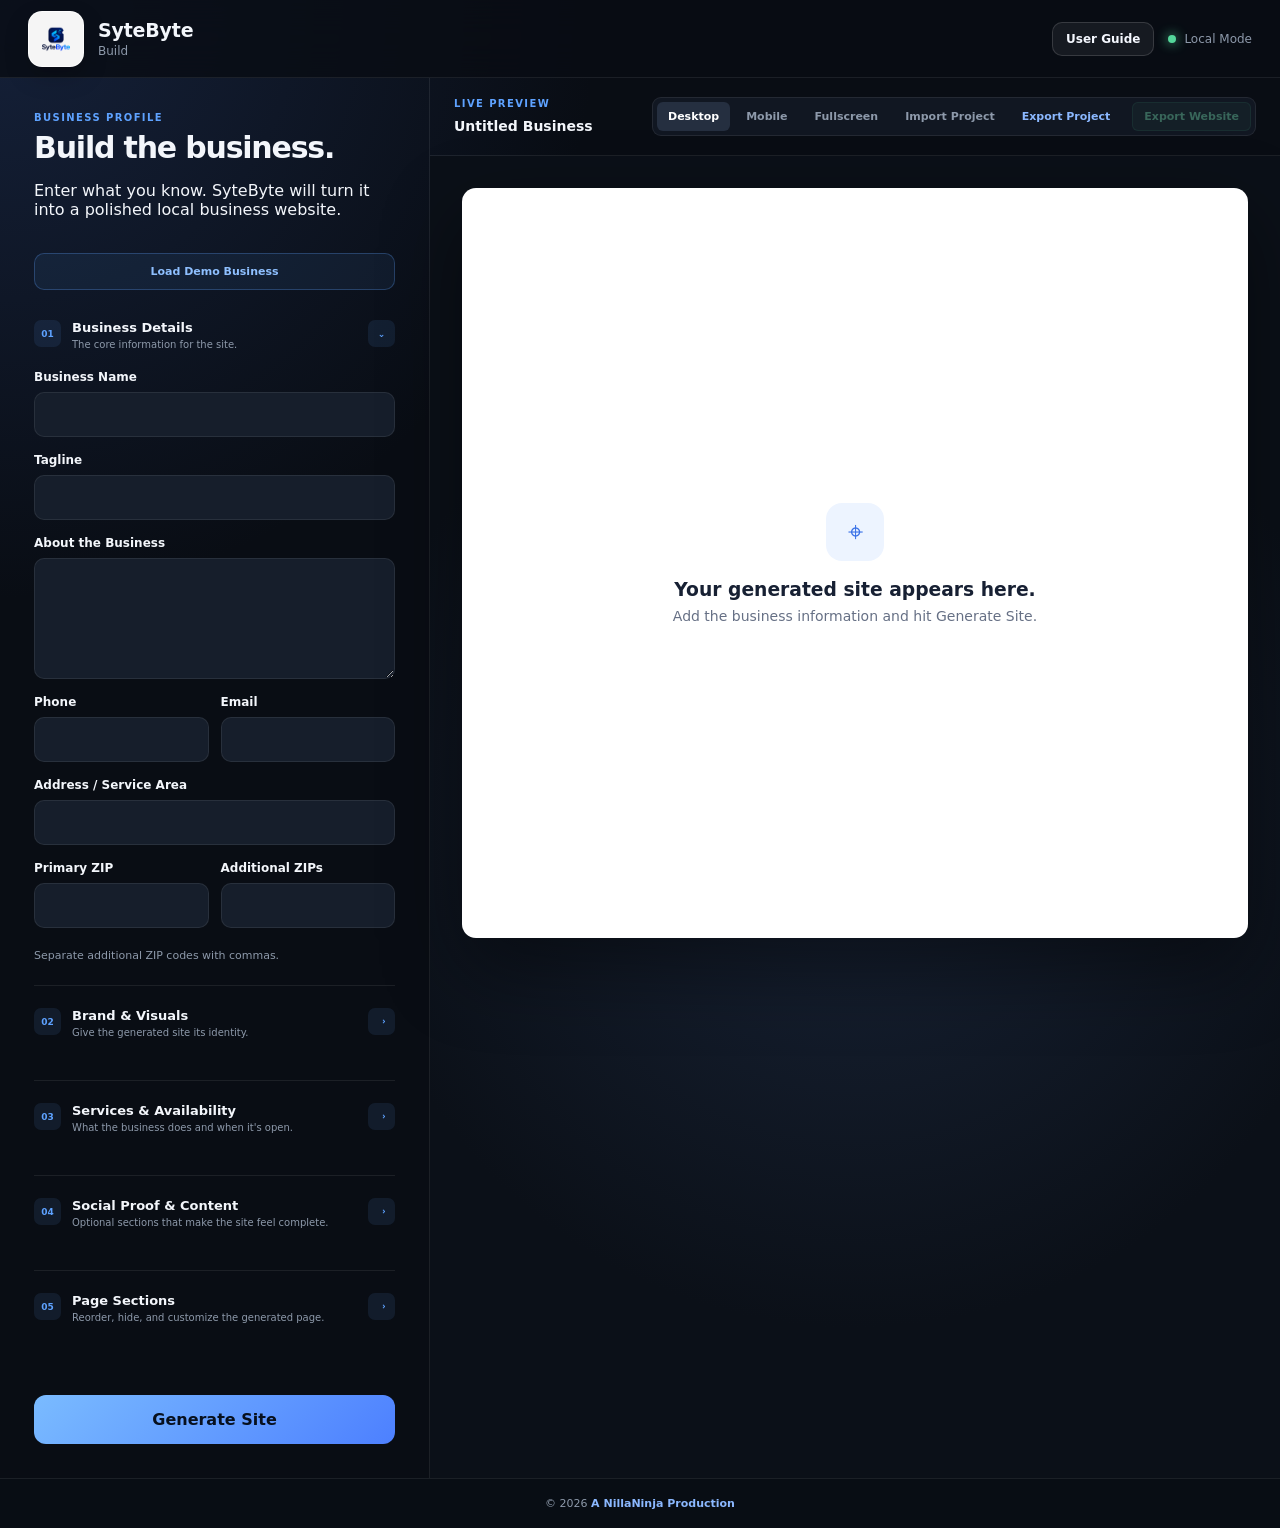
==== commit 3b0257a6: "Rename SyteByte product descriptor to Build" ====
--- a/index.html
+++ b/index.html
@@ -8,7 +8,7 @@
   <link rel="icon" type="image/png" href="assets/sytebyte-logo.png">
   <link rel="apple-touch-icon" href="assets/sytebyte-logo.png">
 
-  <link rel="stylesheet" href="css/styles.css">
+  <link rel="stylesheet" href="css/styles.css?v=20260901-2">
 </head>
 
 <body>
@@ -24,7 +24,7 @@
 
       <div>
         <h1>SyteByte</h1>
-        <p>Local business site generator</p>
+        <p>Build</p>
       </div>
     </div>
 
--- a/css/styles.css
+++ b/css/styles.css
@@ -2562,3 +2562,76 @@
   }
 
 }
+
+/* MOBILE PREVIEW TOOLBAR FIX */
+@media (max-width: 768px) {
+  .preview-toolbar {
+    flex-direction: column;
+    align-items: stretch;
+    gap: 14px;
+    padding: 16px 18px;
+    min-width: 0;
+    max-width: 100%;
+  }
+
+  .preview-actions {
+    width: 100%;
+    min-width: 0;
+    flex-wrap: wrap;
+  }
+
+  .toolbar-button {
+    flex: 1 1 auto;
+    min-width: 0;
+  }
+
+  .export-button {
+    margin-left: 0;
+  }
+}
+
+/* MOBILE PREVIEW OVERFLOW CONTAINMENT */
+@media (max-width: 768px) {
+  html,
+  body {
+    max-width: 100%;
+    overflow-x: hidden;
+  }
+
+  .preview-panel,
+  .preview-toolbar,
+  .preview-stage,
+  .preview-actions {
+    width: 100%;
+    max-width: 100%;
+    min-width: 0;
+    box-sizing: border-box;
+  }
+
+  .preview-toolbar {
+    flex-direction: column;
+    align-items: stretch;
+  }
+
+  .preview-actions {
+    display: flex;
+    flex-wrap: wrap;
+  }
+
+  .toolbar-button {
+    min-width: 0;
+    max-width: 100%;
+  }
+
+  .preview-stage {
+    padding: 18px;
+    overflow: hidden;
+  }
+
+  .site-preview,
+  .site-preview.mobile {
+    width: 100%;
+    max-width: 100%;
+    min-width: 0;
+  }
+}
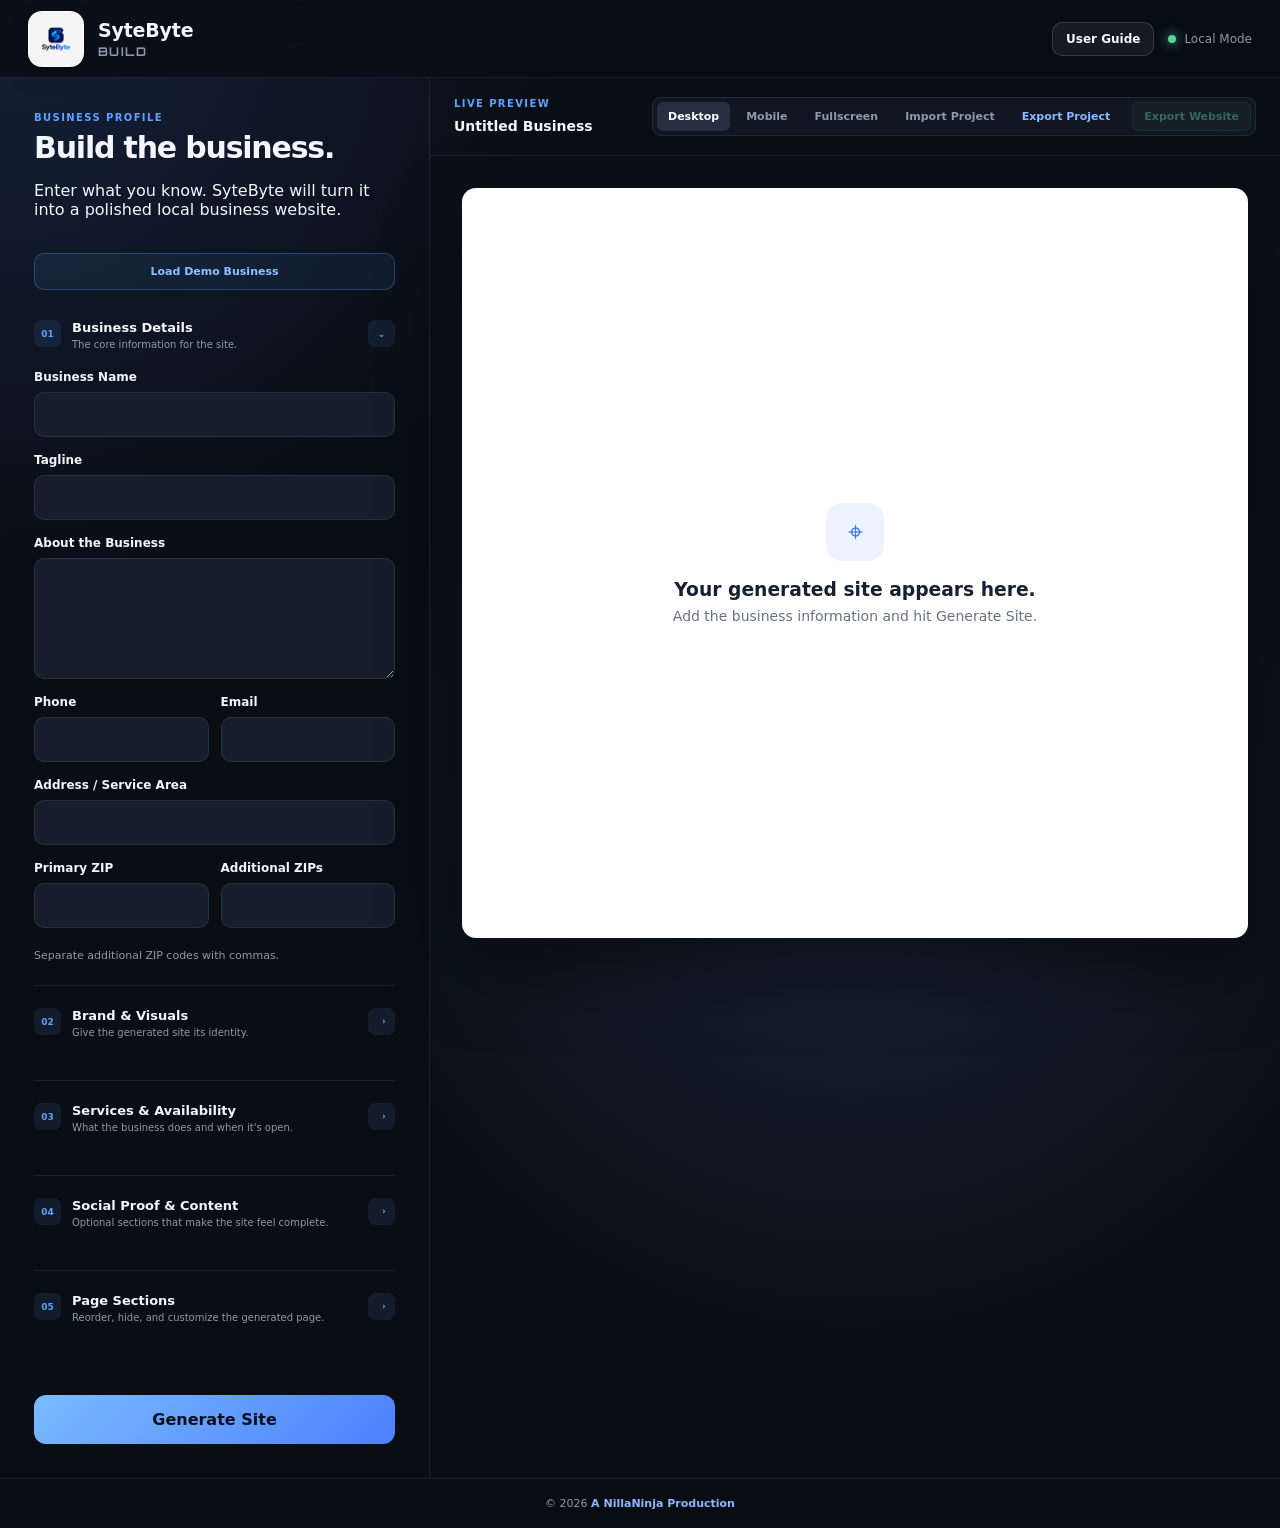
==== commit 2f68946c: "Style SyteByte Build label with all-caps tech font" ====
--- a/index.html
+++ b/index.html
@@ -3,7 +3,10 @@
 <head>
   <meta charset="UTF-8">
   <meta name="viewport" content="width=device-width, initial-scale=1.0">
-  <title>SyteByte — Websyte App</title>
+  <link rel="preconnect" href="https://fonts.googleapis.com">
+  <link rel="preconnect" href="https://fonts.gstatic.com" crossorigin>
+  <link href="https://fonts.googleapis.com/css2?family=Orbitron:wght@600;700;800&display=swap" rel="stylesheet">
+  <title>SyteByte - Build</title>
 
   <link rel="icon" type="image/png" href="assets/sytebyte-logo.png">
   <link rel="apple-touch-icon" href="assets/sytebyte-logo.png">
@@ -24,7 +27,7 @@
 
       <div>
         <h1>SyteByte</h1>
-        <p>Build</p>
+        <p class="product-mark">BUILD</p>
       </div>
     </div>
 
--- a/css/styles.css
+++ b/css/styles.css
@@ -2635,3 +2635,15 @@
     min-width: 0;
   }
 }
+
+
+/* SYTEBYTE BUILD PRODUCT MARK */
+.product-mark {
+  margin: 0;
+  font-family: 'Orbitron', sans-serif;
+  font-size: 0.9rem;
+  font-weight: 700;
+  letter-spacing: 0.12em;
+  text-transform: uppercase;
+  color: #dfe7ff;
+}
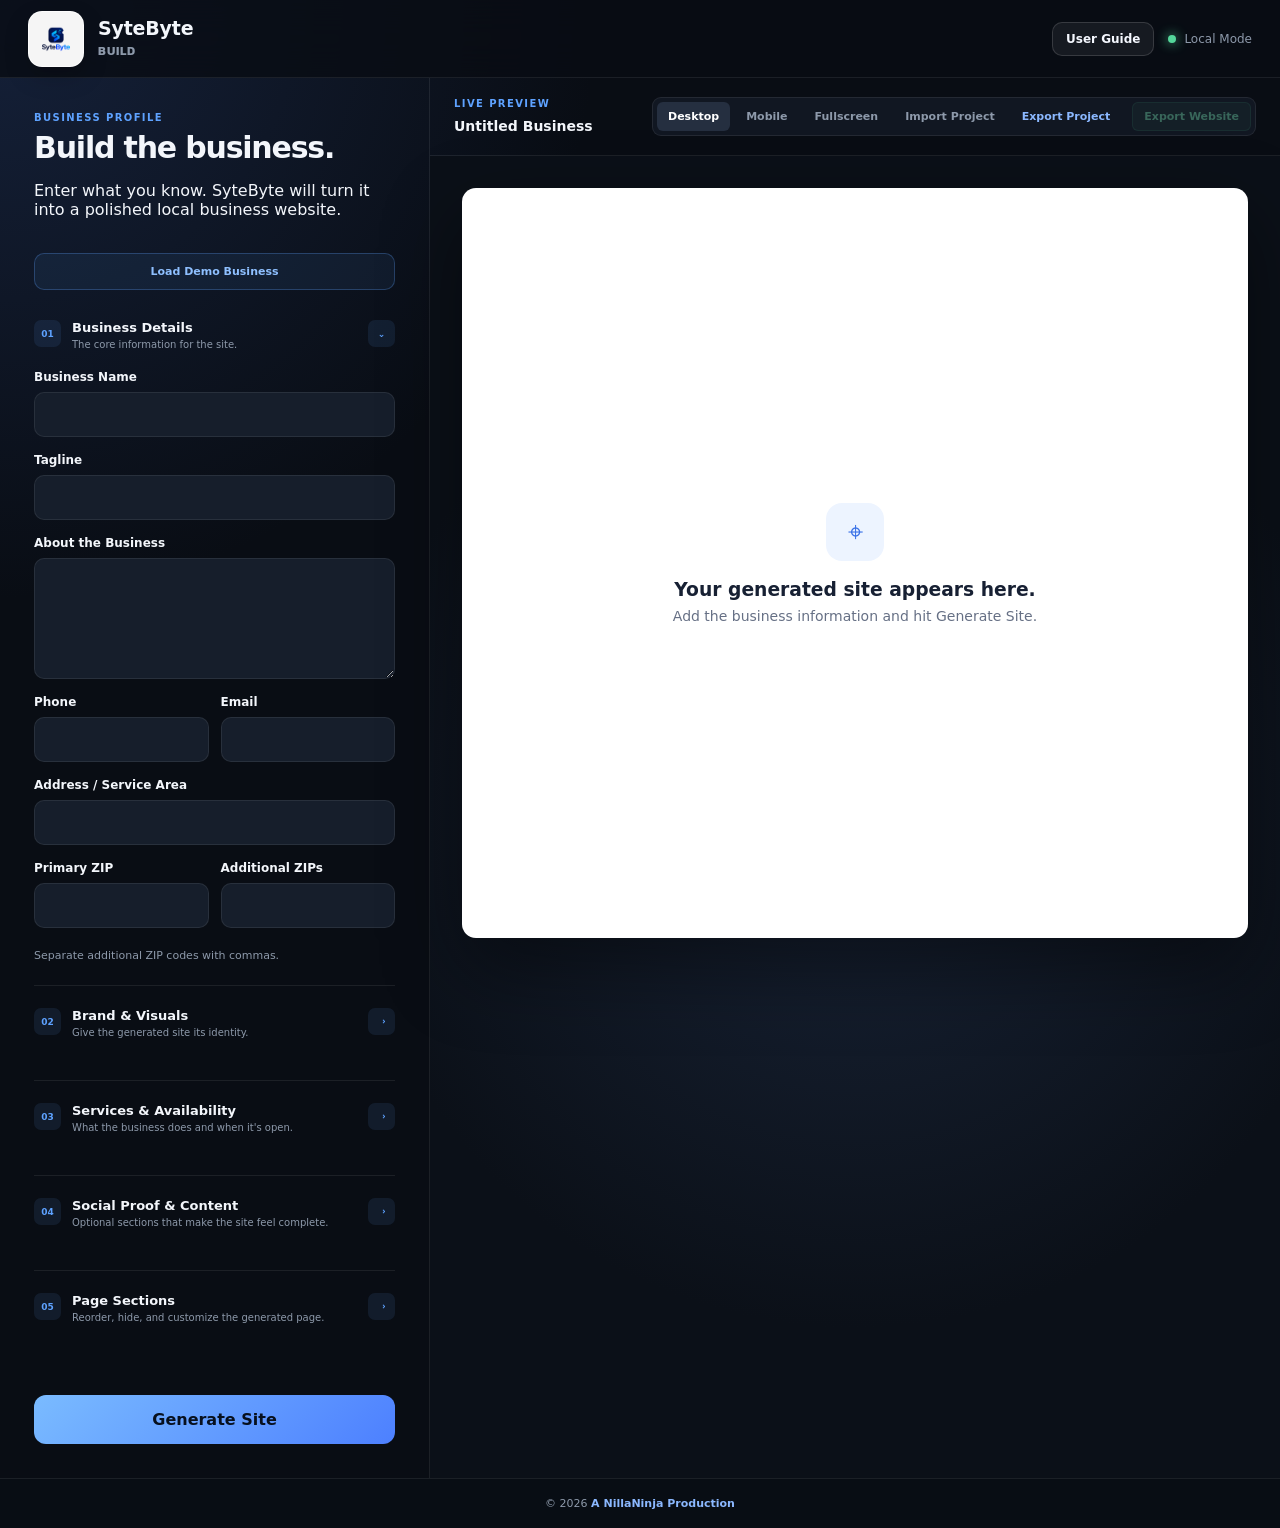
==== commit 36ba307e: "Switch Build product mark to Kanit" ====
--- a/index.html
+++ b/index.html
@@ -5,7 +5,7 @@
   <meta name="viewport" content="width=device-width, initial-scale=1.0">
   <link rel="preconnect" href="https://fonts.googleapis.com">
   <link rel="preconnect" href="https://fonts.gstatic.com" crossorigin>
-  <link href="https://fonts.googleapis.com/css2?family=Orbitron:wght@600;700;800&display=swap" rel="stylesheet">
+  <link href="https://fonts.googleapis.com/css2?family=Kanit:wght@600;700;800&display=swap" rel="stylesheet">
   <title>SyteByte - Build</title>
 
   <link rel="icon" type="image/png" href="assets/sytebyte-logo.png">
--- a/css/styles.css
+++ b/css/styles.css
@@ -2640,10 +2640,10 @@
 /* SYTEBYTE BUILD PRODUCT MARK */
 .product-mark {
   margin: 0;
-  font-family: 'Orbitron', sans-serif;
-  font-size: 0.9rem;
+  font-family: 'Kanit', sans-serif;
+  font-size: 1.05rem;
   font-weight: 700;
-  letter-spacing: 0.12em;
+  letter-spacing: 0.08em;
   text-transform: uppercase;
   color: #dfe7ff;
 }
